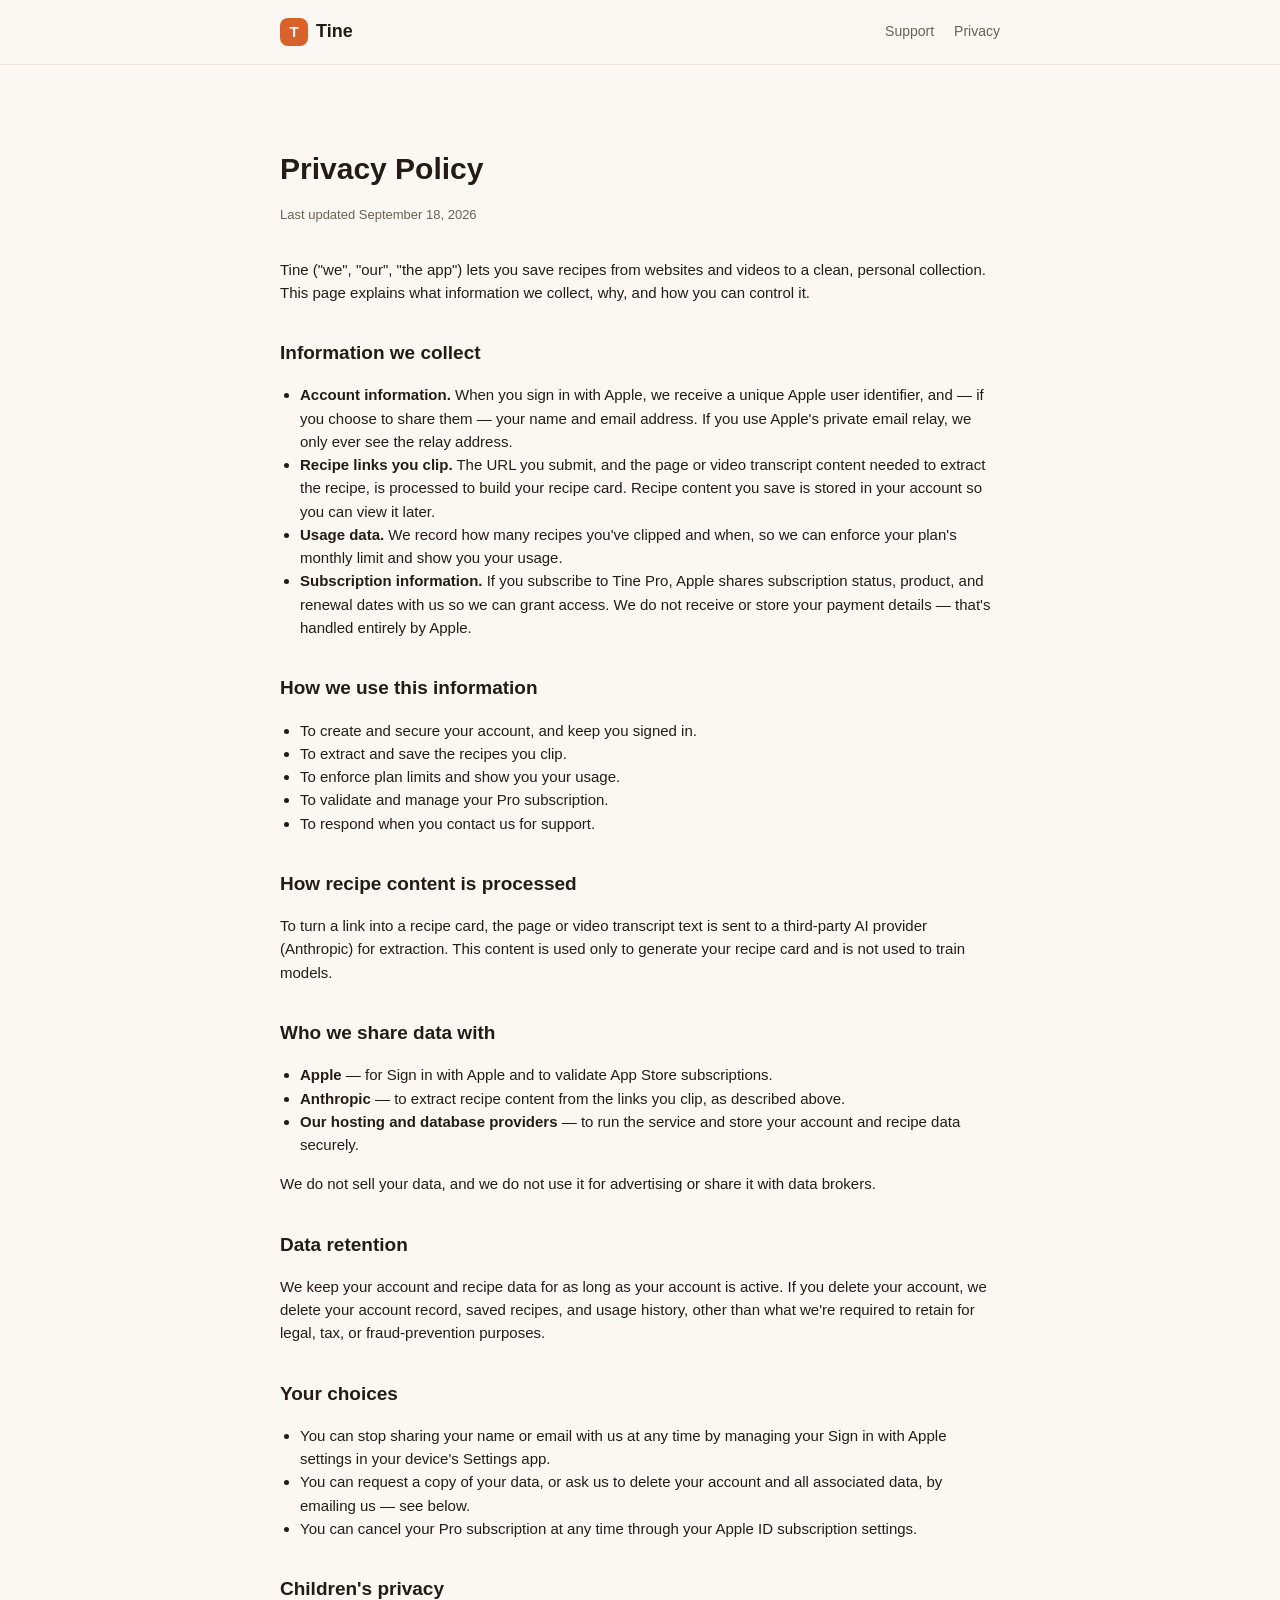
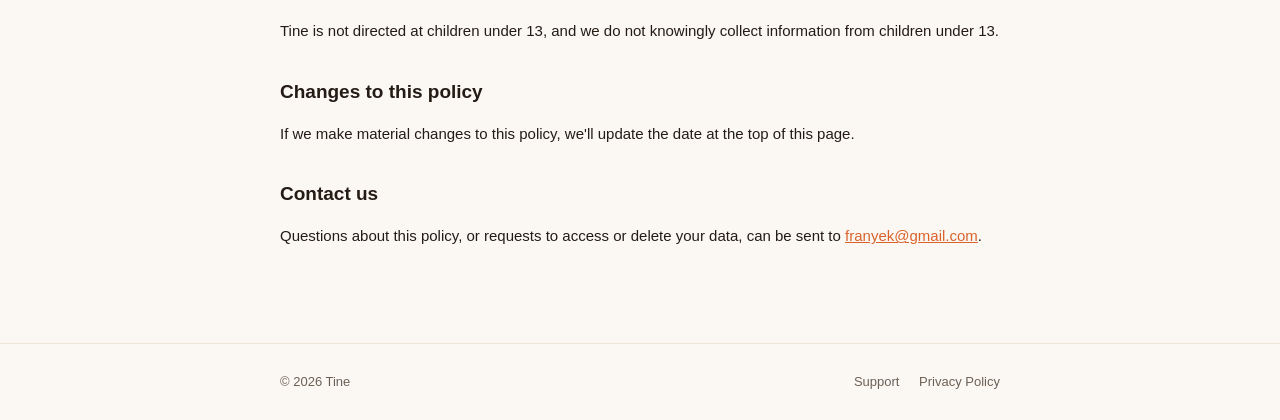
==== privacy.html @ 39b739e0 "Add Tine landing, privacy, and support pages Co-Authored-By: Claude Sonnet 5 <noreply@anthropic.com>" ====
<!doctype html>
<html lang="en">
<head>
  <meta charset="utf-8">
  <meta name="viewport" content="width=device-width, initial-scale=1">
  <title>Privacy Policy — Tine</title>
  <meta name="description" content="Tine's privacy policy: what data we collect, why, and how to request deletion.">
  <link rel="stylesheet" href="styles.css">
</head>
<body>
  <header class="site">
    <div class="nav">
      <a class="brand" href="index.html"><span class="mark">T</span>Tine</a>
      <nav class="nav-links">
        <a href="support.html">Support</a>
        <a href="privacy.html">Privacy</a>
      </nav>
    </div>
  </header>

  <main>
    <div class="wrap">
      <article class="doc">
        <h1>Privacy Policy</h1>
        <p class="updated">Last updated September 18, 2026</p>

        <p>Tine ("we", "our", "the app") lets you save recipes from websites and videos to a clean, personal collection. This page explains what information we collect, why, and how you can control it.</p>

        <h2>Information we collect</h2>
        <ul>
          <li><strong>Account information.</strong> When you sign in with Apple, we receive a unique Apple user identifier, and — if you choose to share them — your name and email address. If you use Apple's private email relay, we only ever see the relay address.</li>
          <li><strong>Recipe links you clip.</strong> The URL you submit, and the page or video transcript content needed to extract the recipe, is processed to build your recipe card. Recipe content you save is stored in your account so you can view it later.</li>
          <li><strong>Usage data.</strong> We record how many recipes you've clipped and when, so we can enforce your plan's monthly limit and show you your usage.</li>
          <li><strong>Subscription information.</strong> If you subscribe to Tine Pro, Apple shares subscription status, product, and renewal dates with us so we can grant access. We do not receive or store your payment details — that's handled entirely by Apple.</li>
        </ul>

        <h2>How we use this information</h2>
        <ul>
          <li>To create and secure your account, and keep you signed in.</li>
          <li>To extract and save the recipes you clip.</li>
          <li>To enforce plan limits and show you your usage.</li>
          <li>To validate and manage your Pro subscription.</li>
          <li>To respond when you contact us for support.</li>
        </ul>

        <h2>How recipe content is processed</h2>
        <p>To turn a link into a recipe card, the page or video transcript text is sent to a third-party AI provider (Anthropic) for extraction. This content is used only to generate your recipe card and is not used to train models.</p>

        <h2>Who we share data with</h2>
        <ul>
          <li><strong>Apple</strong> — for Sign in with Apple and to validate App Store subscriptions.</li>
          <li><strong>Anthropic</strong> — to extract recipe content from the links you clip, as described above.</li>
          <li><strong>Our hosting and database providers</strong> — to run the service and store your account and recipe data securely.</li>
        </ul>
        <p>We do not sell your data, and we do not use it for advertising or share it with data brokers.</p>

        <h2>Data retention</h2>
        <p>We keep your account and recipe data for as long as your account is active. If you delete your account, we delete your account record, saved recipes, and usage history, other than what we're required to retain for legal, tax, or fraud-prevention purposes.</p>

        <h2>Your choices</h2>
        <ul>
          <li>You can stop sharing your name or email with us at any time by managing your Sign in with Apple settings in your device's Settings app.</li>
          <li>You can request a copy of your data, or ask us to delete your account and all associated data, by emailing us — see below.</li>
          <li>You can cancel your Pro subscription at any time through your Apple ID subscription settings.</li>
        </ul>

        <h2>Children's privacy</h2>
        <p>Tine is not directed at children under 13, and we do not knowingly collect information from children under 13.</p>

        <h2>Changes to this policy</h2>
        <p>If we make material changes to this policy, we'll update the date at the top of this page.</p>

        <h2>Contact us</h2>
        <p>Questions about this policy, or requests to access or delete your data, can be sent to <a href="mailto:franyek@gmail.com">franyek@gmail.com</a>.</p>
      </article>
    </div>
  </main>

  <footer class="site">
    <div class="wrap">
      <span>© 2026 Tine</span>
      <nav>
        <a href="support.html">Support</a>
        <a href="privacy.html">Privacy Policy</a>
      </nav>
    </div>
  </footer>
</body>
</html>
---- styles.css ----
:root {
  --bg: #fbf8f4;
  --bg-alt: #ffffff;
  --text: #241c14;
  --text-muted: #6b6055;
  --border: #ece4d8;
  --accent: #d9622b;
  --accent-text: #ffffff;
  --card-shadow: 0 1px 2px rgba(36, 28, 20, 0.06), 0 8px 24px rgba(36, 28, 20, 0.05);
}

@media (prefers-color-scheme: dark) {
  :root {
    --bg: #191410;
    --bg-alt: #221b15;
    --text: #f3ece2;
    --text-muted: #b3a698;
    --border: #35291f;
    --accent: #ef7d44;
    --accent-text: #1a1109;
    --card-shadow: 0 1px 2px rgba(0, 0, 0, 0.3), 0 8px 24px rgba(0, 0, 0, 0.25);
  }
}

* {
  box-sizing: border-box;
}

html {
  -webkit-text-size-adjust: 100%;
}

body {
  margin: 0;
  background: var(--bg);
  color: var(--text);
  font-family: -apple-system, BlinkMacSystemFont, "Segoe UI", Roboto, Helvetica, Arial, sans-serif;
  line-height: 1.55;
}

a {
  color: var(--accent);
}

.wrap {
  max-width: 760px;
  margin: 0 auto;
  padding: 0 20px;
}

header.site {
  border-bottom: 1px solid var(--border);
}

.nav {
  max-width: 760px;
  margin: 0 auto;
  padding: 18px 20px;
  display: flex;
  align-items: center;
  justify-content: space-between;
}

.brand {
  display: flex;
  align-items: center;
  gap: 8px;
  font-weight: 700;
  font-size: 18px;
  text-decoration: none;
  color: var(--text);
}

.brand .mark {
  width: 28px;
  height: 28px;
  border-radius: 8px;
  background: var(--accent);
  display: inline-flex;
  align-items: center;
  justify-content: center;
  color: var(--accent-text);
  font-size: 15px;
  font-weight: 800;
}

.nav-links {
  display: flex;
  gap: 20px;
  font-size: 14px;
}

.nav-links a {
  color: var(--text-muted);
  text-decoration: none;
}

.nav-links a:hover {
  color: var(--text);
}

main {
  padding: 56px 0 80px;
}

.hero {
  text-align: center;
  padding-bottom: 40px;
}

.hero h1 {
  font-size: 40px;
  line-height: 1.15;
  margin: 0 0 14px;
  letter-spacing: -0.02em;
}

.hero p.lead {
  font-size: 18px;
  color: var(--text-muted);
  max-width: 520px;
  margin: 0 auto 28px;
}

.cta-row {
  display: flex;
  gap: 12px;
  justify-content: center;
  flex-wrap: wrap;
}

.btn {
  display: inline-block;
  padding: 12px 22px;
  border-radius: 10px;
  font-weight: 600;
  font-size: 15px;
  text-decoration: none;
  border: 1px solid transparent;
}

.btn-primary {
  background: var(--accent);
  color: var(--accent-text);
}

.btn-secondary {
  background: transparent;
  color: var(--text);
  border-color: var(--border);
}

.steps {
  display: grid;
  grid-template-columns: repeat(3, 1fr);
  gap: 16px;
  margin: 48px 0;
}

.step {
  background: var(--bg-alt);
  border: 1px solid var(--border);
  border-radius: 14px;
  padding: 20px;
  box-shadow: var(--card-shadow);
}

.step .num {
  width: 26px;
  height: 26px;
  border-radius: 50%;
  background: var(--accent);
  color: var(--accent-text);
  font-size: 13px;
  font-weight: 700;
  display: flex;
  align-items: center;
  justify-content: center;
  margin-bottom: 12px;
}

.step h3 {
  margin: 0 0 6px;
  font-size: 16px;
}

.step p {
  margin: 0;
  font-size: 14px;
  color: var(--text-muted);
}

.features {
  display: grid;
  grid-template-columns: repeat(2, 1fr);
  gap: 14px;
  margin: 40px 0;
}

.feature {
  padding: 18px;
  border: 1px solid var(--border);
  border-radius: 12px;
  background: var(--bg-alt);
}

.feature h3 {
  margin: 0 0 6px;
  font-size: 15px;
}

.feature p {
  margin: 0;
  font-size: 14px;
  color: var(--text-muted);
}

.pricing {
  display: grid;
  grid-template-columns: repeat(2, 1fr);
  gap: 16px;
  margin: 40px 0;
}

.plan {
  border: 1px solid var(--border);
  border-radius: 14px;
  padding: 22px;
  background: var(--bg-alt);
}

.plan h3 {
  margin: 0 0 4px;
  font-size: 17px;
}

.plan .price {
  color: var(--text-muted);
  font-size: 14px;
  margin-bottom: 14px;
}

.plan ul {
  margin: 0;
  padding-left: 18px;
  font-size: 14px;
  color: var(--text-muted);
}

.plan ul li + li {
  margin-top: 6px;
}

article.doc h1 {
  font-size: 30px;
  margin-bottom: 4px;
}

article.doc .updated {
  color: var(--text-muted);
  font-size: 13px;
  margin-bottom: 32px;
}

article.doc h2 {
  font-size: 19px;
  margin-top: 34px;
}

article.doc p,
article.doc li {
  font-size: 15px;
  color: var(--text);
}

article.doc ul {
  padding-left: 20px;
}

.faq-item {
  border-bottom: 1px solid var(--border);
  padding: 20px 0;
}

.faq-item:first-child {
  padding-top: 0;
}

.faq-item h3 {
  margin: 0 0 8px;
  font-size: 16px;
}

.faq-item p {
  margin: 0;
  color: var(--text-muted);
  font-size: 15px;
}

footer.site {
  border-top: 1px solid var(--border);
  padding: 28px 0;
}

footer.site .wrap {
  display: flex;
  align-items: center;
  justify-content: space-between;
  flex-wrap: wrap;
  gap: 12px;
  font-size: 13px;
  color: var(--text-muted);
}

footer.site a {
  color: var(--text-muted);
  text-decoration: none;
  margin-left: 16px;
}

footer.site a:hover {
  color: var(--text);
}

@media (max-width: 560px) {
  .hero h1 {
    font-size: 30px;
  }
  .steps,
  .features,
  .pricing {
    grid-template-columns: 1fr;
  }
  .nav-links {
    gap: 12px;
  }
  footer.site .wrap {
    flex-direction: column;
    align-items: flex-start;
  }
  footer.site a {
    margin-left: 0;
    margin-right: 16px;
  }
}
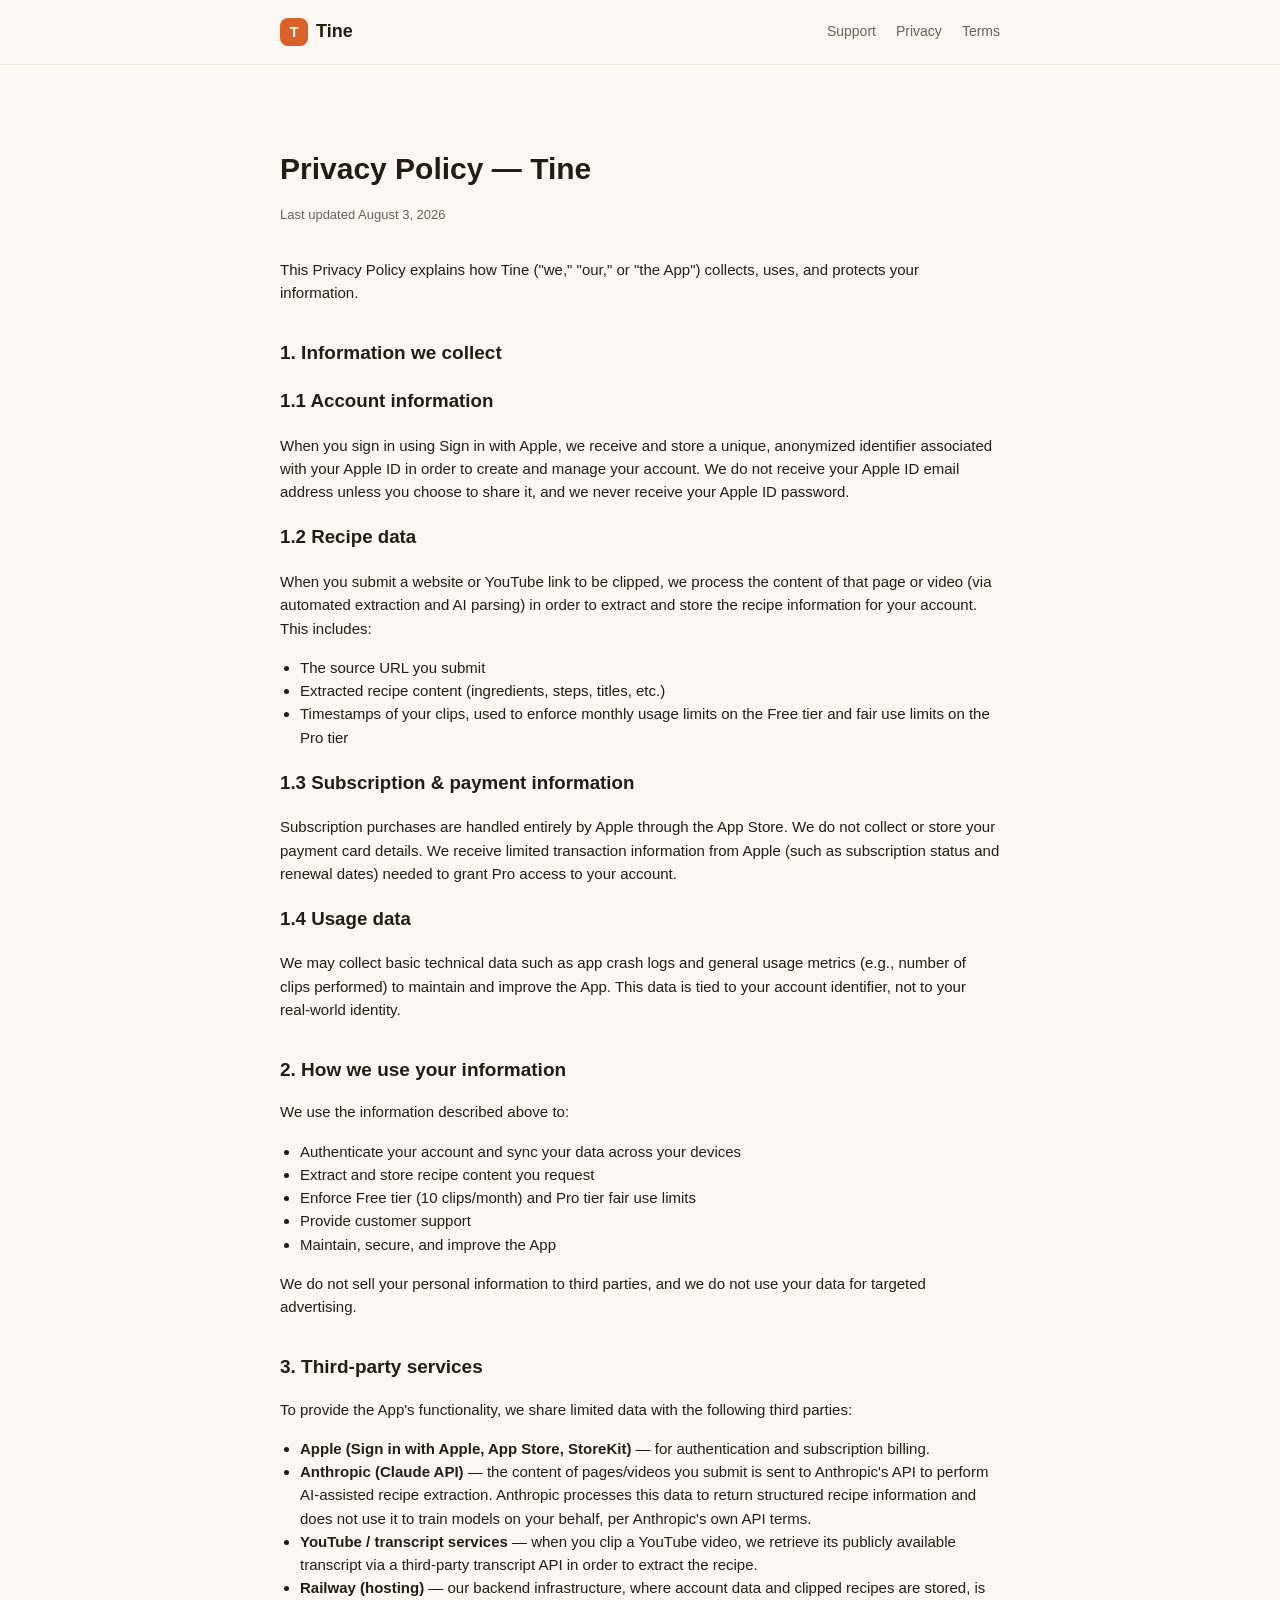
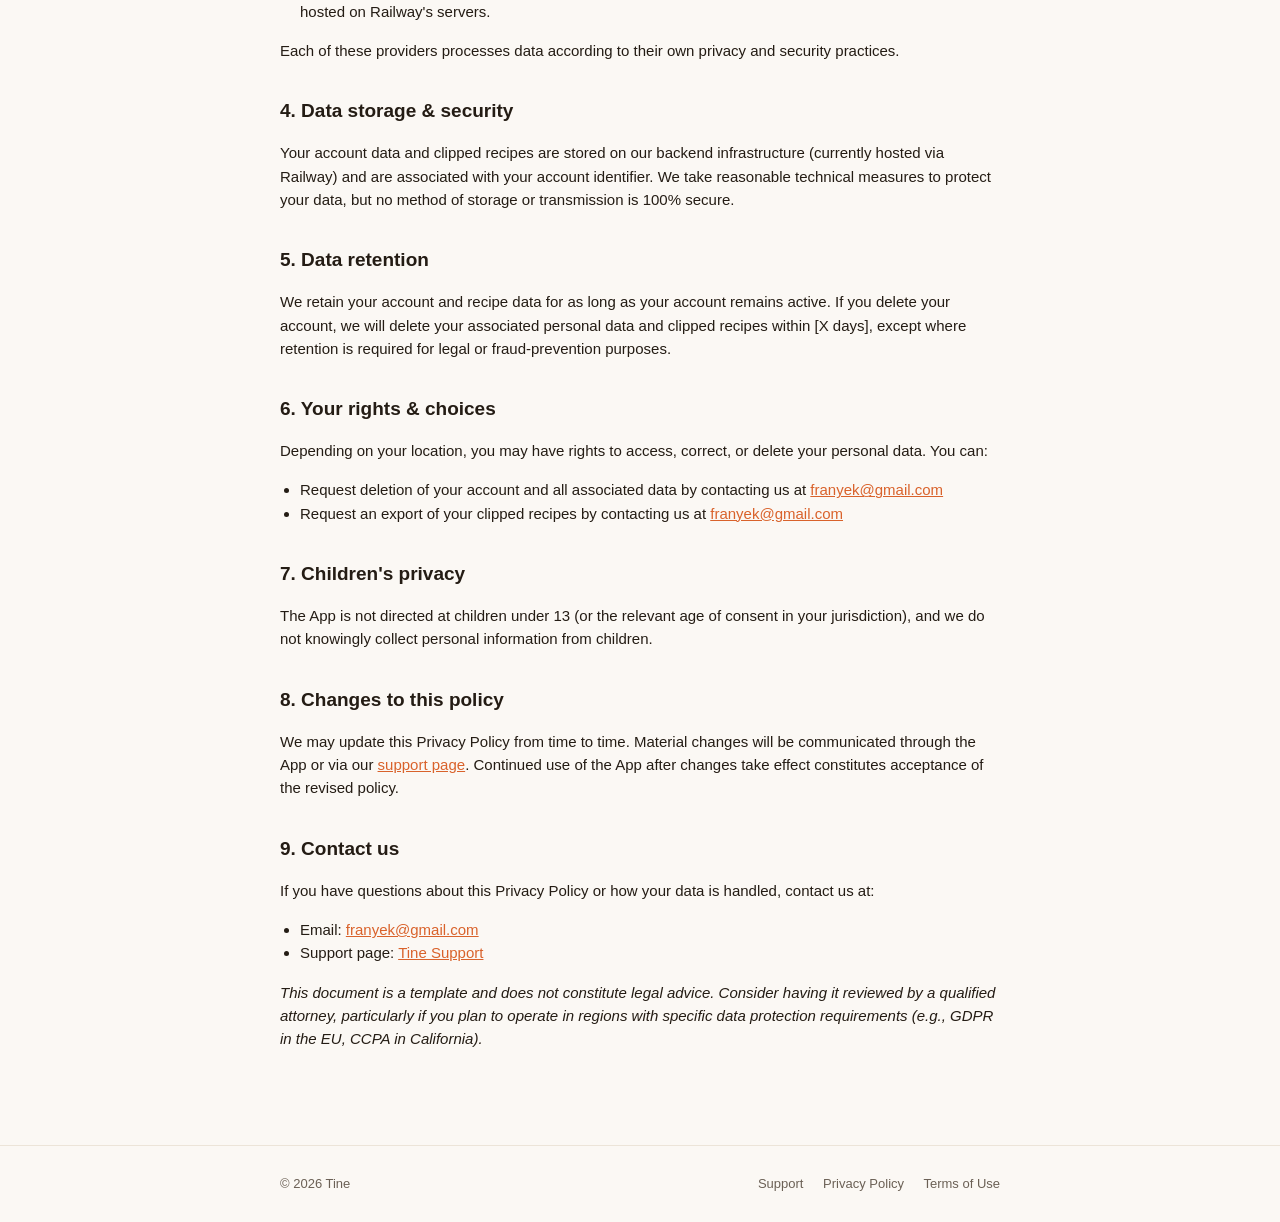
==== commit 5b885fc9: "Merge privacy policy and terms of use from tine-app.github.io Replaces the placeholder privacy page " ====
--- a/privacy.html
+++ b/privacy.html
@@ -14,6 +14,7 @@
       <nav class="nav-links">
         <a href="support.html">Support</a>
         <a href="privacy.html">Privacy</a>
+        <a href="terms.html">Terms</a>
       </nav>
     </div>
   </header>
@@ -21,57 +22,78 @@
   <main>
     <div class="wrap">
       <article class="doc">
-        <h1>Privacy Policy</h1>
-        <p class="updated">Last updated September 18, 2026</p>
+        <h1>Privacy Policy — Tine</h1>
+        <p class="updated">Last updated August 3, 2026</p>
 
-        <p>Tine ("we", "our", "the app") lets you save recipes from websites and videos to a clean, personal collection. This page explains what information we collect, why, and how you can control it.</p>
+        <p>This Privacy Policy explains how Tine ("we," "our," or "the App") collects, uses, and protects your information.</p>
 
-        <h2>Information we collect</h2>
+        <h2>1. Information we collect</h2>
+
+        <h3>1.1 Account information</h3>
+        <p>When you sign in using Sign in with Apple, we receive and store a unique, anonymized identifier associated with your Apple ID in order to create and manage your account. We do not receive your Apple ID email address unless you choose to share it, and we never receive your Apple ID password.</p>
+
+        <h3>1.2 Recipe data</h3>
+        <p>When you submit a website or YouTube link to be clipped, we process the content of that page or video (via automated extraction and AI parsing) in order to extract and store the recipe information for your account. This includes:</p>
         <ul>
-          <li><strong>Account information.</strong> When you sign in with Apple, we receive a unique Apple user identifier, and — if you choose to share them — your name and email address. If you use Apple's private email relay, we only ever see the relay address.</li>
-          <li><strong>Recipe links you clip.</strong> The URL you submit, and the page or video transcript content needed to extract the recipe, is processed to build your recipe card. Recipe content you save is stored in your account so you can view it later.</li>
-          <li><strong>Usage data.</strong> We record how many recipes you've clipped and when, so we can enforce your plan's monthly limit and show you your usage.</li>
-          <li><strong>Subscription information.</strong> If you subscribe to Tine Pro, Apple shares subscription status, product, and renewal dates with us so we can grant access. We do not receive or store your payment details — that's handled entirely by Apple.</li>
+          <li>The source URL you submit</li>
+          <li>Extracted recipe content (ingredients, steps, titles, etc.)</li>
+          <li>Timestamps of your clips, used to enforce monthly usage limits on the Free tier and fair use limits on the Pro tier</li>
         </ul>
 
-        <h2>How we use this information</h2>
+        <h3>1.3 Subscription &amp; payment information</h3>
+        <p>Subscription purchases are handled entirely by Apple through the App Store. We do not collect or store your payment card details. We receive limited transaction information from Apple (such as subscription status and renewal dates) needed to grant Pro access to your account.</p>
+
+        <h3>1.4 Usage data</h3>
+        <p>We may collect basic technical data such as app crash logs and general usage metrics (e.g., number of clips performed) to maintain and improve the App. This data is tied to your account identifier, not to your real-world identity.</p>
+
+        <h2>2. How we use your information</h2>
+        <p>We use the information described above to:</p>
         <ul>
-          <li>To create and secure your account, and keep you signed in.</li>
-          <li>To extract and save the recipes you clip.</li>
-          <li>To enforce plan limits and show you your usage.</li>
-          <li>To validate and manage your Pro subscription.</li>
-          <li>To respond when you contact us for support.</li>
+          <li>Authenticate your account and sync your data across your devices</li>
+          <li>Extract and store recipe content you request</li>
+          <li>Enforce Free tier (10 clips/month) and Pro tier fair use limits</li>
+          <li>Provide customer support</li>
+          <li>Maintain, secure, and improve the App</li>
+        </ul>
+        <p>We do not sell your personal information to third parties, and we do not use your data for targeted advertising.</p>
+
+        <h2>3. Third-party services</h2>
+        <p>To provide the App's functionality, we share limited data with the following third parties:</p>
+        <ul>
+          <li><strong>Apple (Sign in with Apple, App Store, StoreKit)</strong> — for authentication and subscription billing.</li>
+          <li><strong>Anthropic (Claude API)</strong> — the content of pages/videos you submit is sent to Anthropic's API to perform AI-assisted recipe extraction. Anthropic processes this data to return structured recipe information and does not use it to train models on your behalf, per Anthropic's own API terms.</li>
+          <li><strong>YouTube / transcript services</strong> — when you clip a YouTube video, we retrieve its publicly available transcript via a third-party transcript API in order to extract the recipe.</li>
+          <li><strong>Railway (hosting)</strong> — our backend infrastructure, where account data and clipped recipes are stored, is hosted on Railway's servers.</li>
+        </ul>
+        <p>Each of these providers processes data according to their own privacy and security practices.</p>
+
+        <h2>4. Data storage &amp; security</h2>
+        <p>Your account data and clipped recipes are stored on our backend infrastructure (currently hosted via Railway) and are associated with your account identifier. We take reasonable technical measures to protect your data, but no method of storage or transmission is 100% secure.</p>
+
+        <h2>5. Data retention</h2>
+        <p>We retain your account and recipe data for as long as your account remains active. If you delete your account, we will delete your associated personal data and clipped recipes within [X days], except where retention is required for legal or fraud-prevention purposes.</p>
+
+        <h2>6. Your rights &amp; choices</h2>
+        <p>Depending on your location, you may have rights to access, correct, or delete your personal data. You can:</p>
+        <ul>
+          <li>Request deletion of your account and all associated data by contacting us at <a href="mailto:franyek@gmail.com">franyek@gmail.com</a></li>
+          <li>Request an export of your clipped recipes by contacting us at <a href="mailto:franyek@gmail.com">franyek@gmail.com</a></li>
         </ul>
 
-        <h2>How recipe content is processed</h2>
-        <p>To turn a link into a recipe card, the page or video transcript text is sent to a third-party AI provider (Anthropic) for extraction. This content is used only to generate your recipe card and is not used to train models.</p>
+        <h2>7. Children's privacy</h2>
+        <p>The App is not directed at children under 13 (or the relevant age of consent in your jurisdiction), and we do not knowingly collect personal information from children.</p>
 
-        <h2>Who we share data with</h2>
+        <h2>8. Changes to this policy</h2>
+        <p>We may update this Privacy Policy from time to time. Material changes will be communicated through the App or via our <a href="support.html">support page</a>. Continued use of the App after changes take effect constitutes acceptance of the revised policy.</p>
+
+        <h2>9. Contact us</h2>
+        <p>If you have questions about this Privacy Policy or how your data is handled, contact us at:</p>
         <ul>
-          <li><strong>Apple</strong> — for Sign in with Apple and to validate App Store subscriptions.</li>
-          <li><strong>Anthropic</strong> — to extract recipe content from the links you clip, as described above.</li>
-          <li><strong>Our hosting and database providers</strong> — to run the service and store your account and recipe data securely.</li>
-        </ul>
-        <p>We do not sell your data, and we do not use it for advertising or share it with data brokers.</p>
-
-        <h2>Data retention</h2>
-        <p>We keep your account and recipe data for as long as your account is active. If you delete your account, we delete your account record, saved recipes, and usage history, other than what we're required to retain for legal, tax, or fraud-prevention purposes.</p>
-
-        <h2>Your choices</h2>
-        <ul>
-          <li>You can stop sharing your name or email with us at any time by managing your Sign in with Apple settings in your device's Settings app.</li>
-          <li>You can request a copy of your data, or ask us to delete your account and all associated data, by emailing us — see below.</li>
-          <li>You can cancel your Pro subscription at any time through your Apple ID subscription settings.</li>
+          <li>Email: <a href="mailto:franyek@gmail.com">franyek@gmail.com</a></li>
+          <li>Support page: <a href="support.html">Tine Support</a></li>
         </ul>
 
-        <h2>Children's privacy</h2>
-        <p>Tine is not directed at children under 13, and we do not knowingly collect information from children under 13.</p>
-
-        <h2>Changes to this policy</h2>
-        <p>If we make material changes to this policy, we'll update the date at the top of this page.</p>
-
-        <h2>Contact us</h2>
-        <p>Questions about this policy, or requests to access or delete your data, can be sent to <a href="mailto:franyek@gmail.com">franyek@gmail.com</a>.</p>
+        <p><em>This document is a template and does not constitute legal advice. Consider having it reviewed by a qualified attorney, particularly if you plan to operate in regions with specific data protection requirements (e.g., GDPR in the EU, CCPA in California).</em></p>
       </article>
     </div>
   </main>
@@ -82,6 +104,7 @@
       <nav>
         <a href="support.html">Support</a>
         <a href="privacy.html">Privacy Policy</a>
+        <a href="terms.html">Terms of Use</a>
       </nav>
     </div>
   </footer>
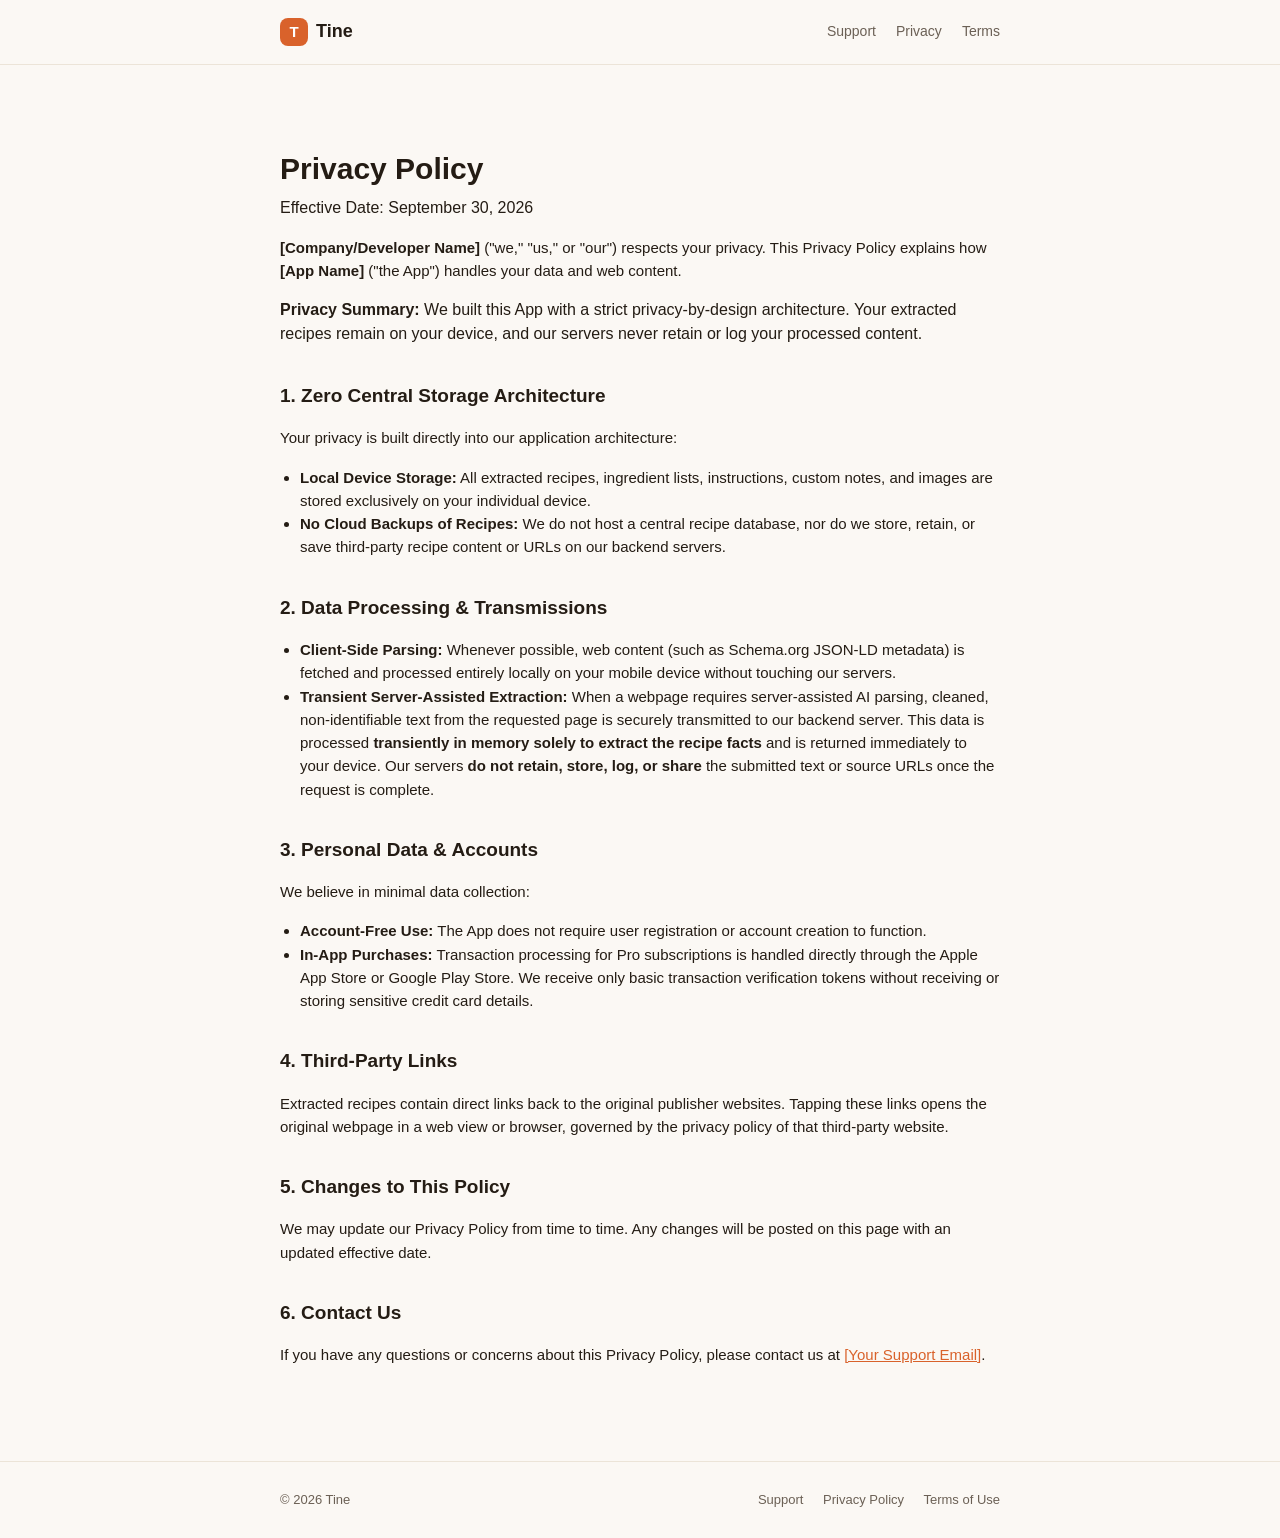
==== commit 07243e4c: "Revise Privacy Policy and update effective date Updated privacy policy content, including effective " ====
--- a/privacy.html
+++ b/privacy.html
@@ -22,78 +22,43 @@
   <main>
     <div class="wrap">
       <article class="doc">
-        <h1>Privacy Policy — Tine</h1>
-        <p class="updated">Last updated August 3, 2026</p>
+        <h1>Privacy Policy</h1>
+        <div class="effective-date">Effective Date: September 30, 2026</div>
 
-        <p>This Privacy Policy explains how Tine ("we," "our," or "the App") collects, uses, and protects your information.</p>
+    <p><strong>[Company/Developer Name]</strong> ("we," "us," or "our") respects your privacy. This Privacy Policy explains how <strong>[App Name]</strong> ("the App") handles your data and web content.</p>
 
-        <h2>1. Information we collect</h2>
+    <div class="highlight-card">
+        <strong>Privacy Summary:</strong> We built this App with a strict privacy-by-design architecture. Your extracted recipes remain on your device, and our servers never retain or log your processed content.
+    </div>
 
-        <h3>1.1 Account information</h3>
-        <p>When you sign in using Sign in with Apple, we receive and store a unique, anonymized identifier associated with your Apple ID in order to create and manage your account. We do not receive your Apple ID email address unless you choose to share it, and we never receive your Apple ID password.</p>
+    <h2>1. Zero Central Storage Architecture</h2>
+    <p>Your privacy is built directly into our application architecture:</p>
+    <ul>
+        <li><strong>Local Device Storage:</strong> All extracted recipes, ingredient lists, instructions, custom notes, and images are stored exclusively on your individual device.</li>
+        <li><strong>No Cloud Backups of Recipes:</strong> We do not host a central recipe database, nor do we store, retain, or save third-party recipe content or URLs on our backend servers.</li>
+    </ul>
 
-        <h3>1.2 Recipe data</h3>
-        <p>When you submit a website or YouTube link to be clipped, we process the content of that page or video (via automated extraction and AI parsing) in order to extract and store the recipe information for your account. This includes:</p>
-        <ul>
-          <li>The source URL you submit</li>
-          <li>Extracted recipe content (ingredients, steps, titles, etc.)</li>
-          <li>Timestamps of your clips, used to enforce monthly usage limits on the Free tier and fair use limits on the Pro tier</li>
-        </ul>
+    <h2>2. Data Processing & Transmissions</h2>
+    <ul>
+        <li><strong>Client-Side Parsing:</strong> Whenever possible, web content (such as Schema.org JSON-LD metadata) is fetched and processed entirely locally on your mobile device without touching our servers.</li>
+        <li><strong>Transient Server-Assisted Extraction:</strong> When a webpage requires server-assisted AI parsing, cleaned, non-identifiable text from the requested page is securely transmitted to our backend server. This data is processed <strong>transiently in memory solely to extract the recipe facts</strong> and is returned immediately to your device. Our servers <strong>do not retain, store, log, or share</strong> the submitted text or source URLs once the request is complete.</li>
+    </ul>
 
-        <h3>1.3 Subscription &amp; payment information</h3>
-        <p>Subscription purchases are handled entirely by Apple through the App Store. We do not collect or store your payment card details. We receive limited transaction information from Apple (such as subscription status and renewal dates) needed to grant Pro access to your account.</p>
+    <h2>3. Personal Data & Accounts</h2>
+    <p>We believe in minimal data collection:</p>
+    <ul>
+        <li><strong>Account-Free Use:</strong> The App does not require user registration or account creation to function.</li>
+        <li><strong>In-App Purchases:</strong> Transaction processing for Pro subscriptions is handled directly through the Apple App Store or Google Play Store. We receive only basic transaction verification tokens without receiving or storing sensitive credit card details.</li>
+    </ul>
 
-        <h3>1.4 Usage data</h3>
-        <p>We may collect basic technical data such as app crash logs and general usage metrics (e.g., number of clips performed) to maintain and improve the App. This data is tied to your account identifier, not to your real-world identity.</p>
+    <h2>4. Third-Party Links</h2>
+    <p>Extracted recipes contain direct links back to the original publisher websites. Tapping these links opens the original webpage in a web view or browser, governed by the privacy policy of that third-party website.</p>
 
-        <h2>2. How we use your information</h2>
-        <p>We use the information described above to:</p>
-        <ul>
-          <li>Authenticate your account and sync your data across your devices</li>
-          <li>Extract and store recipe content you request</li>
-          <li>Enforce Free tier (10 clips/month) and Pro tier fair use limits</li>
-          <li>Provide customer support</li>
-          <li>Maintain, secure, and improve the App</li>
-        </ul>
-        <p>We do not sell your personal information to third parties, and we do not use your data for targeted advertising.</p>
+    <h2>5. Changes to This Policy</h2>
+    <p>We may update our Privacy Policy from time to time. Any changes will be posted on this page with an updated effective date.</p>
 
-        <h2>3. Third-party services</h2>
-        <p>To provide the App's functionality, we share limited data with the following third parties:</p>
-        <ul>
-          <li><strong>Apple (Sign in with Apple, App Store, StoreKit)</strong> — for authentication and subscription billing.</li>
-          <li><strong>Anthropic (Claude API)</strong> — the content of pages/videos you submit is sent to Anthropic's API to perform AI-assisted recipe extraction. Anthropic processes this data to return structured recipe information and does not use it to train models on your behalf, per Anthropic's own API terms.</li>
-          <li><strong>YouTube / transcript services</strong> — when you clip a YouTube video, we retrieve its publicly available transcript via a third-party transcript API in order to extract the recipe.</li>
-          <li><strong>Railway (hosting)</strong> — our backend infrastructure, where account data and clipped recipes are stored, is hosted on Railway's servers.</li>
-        </ul>
-        <p>Each of these providers processes data according to their own privacy and security practices.</p>
-
-        <h2>4. Data storage &amp; security</h2>
-        <p>Your account data and clipped recipes are stored on our backend infrastructure (currently hosted via Railway) and are associated with your account identifier. We take reasonable technical measures to protect your data, but no method of storage or transmission is 100% secure.</p>
-
-        <h2>5. Data retention</h2>
-        <p>We retain your account and recipe data for as long as your account remains active. If you delete your account, we will delete your associated personal data and clipped recipes within [X days], except where retention is required for legal or fraud-prevention purposes.</p>
-
-        <h2>6. Your rights &amp; choices</h2>
-        <p>Depending on your location, you may have rights to access, correct, or delete your personal data. You can:</p>
-        <ul>
-          <li>Request deletion of your account and all associated data by contacting us at <a href="mailto:franyek@gmail.com">franyek@gmail.com</a></li>
-          <li>Request an export of your clipped recipes by contacting us at <a href="mailto:franyek@gmail.com">franyek@gmail.com</a></li>
-        </ul>
-
-        <h2>7. Children's privacy</h2>
-        <p>The App is not directed at children under 13 (or the relevant age of consent in your jurisdiction), and we do not knowingly collect personal information from children.</p>
-
-        <h2>8. Changes to this policy</h2>
-        <p>We may update this Privacy Policy from time to time. Material changes will be communicated through the App or via our <a href="support.html">support page</a>. Continued use of the App after changes take effect constitutes acceptance of the revised policy.</p>
-
-        <h2>9. Contact us</h2>
-        <p>If you have questions about this Privacy Policy or how your data is handled, contact us at:</p>
-        <ul>
-          <li>Email: <a href="mailto:franyek@gmail.com">franyek@gmail.com</a></li>
-          <li>Support page: <a href="support.html">Tine Support</a></li>
-        </ul>
-
-        <p><em>This document is a template and does not constitute legal advice. Consider having it reviewed by a qualified attorney, particularly if you plan to operate in regions with specific data protection requirements (e.g., GDPR in the EU, CCPA in California).</em></p>
+    <h2>6. Contact Us</h2>
+    <p>If you have any questions or concerns about this Privacy Policy, please contact us at <a href="mailto:[Your Support Email]">[Your Support Email]</a>.</p>
       </article>
     </div>
   </main>
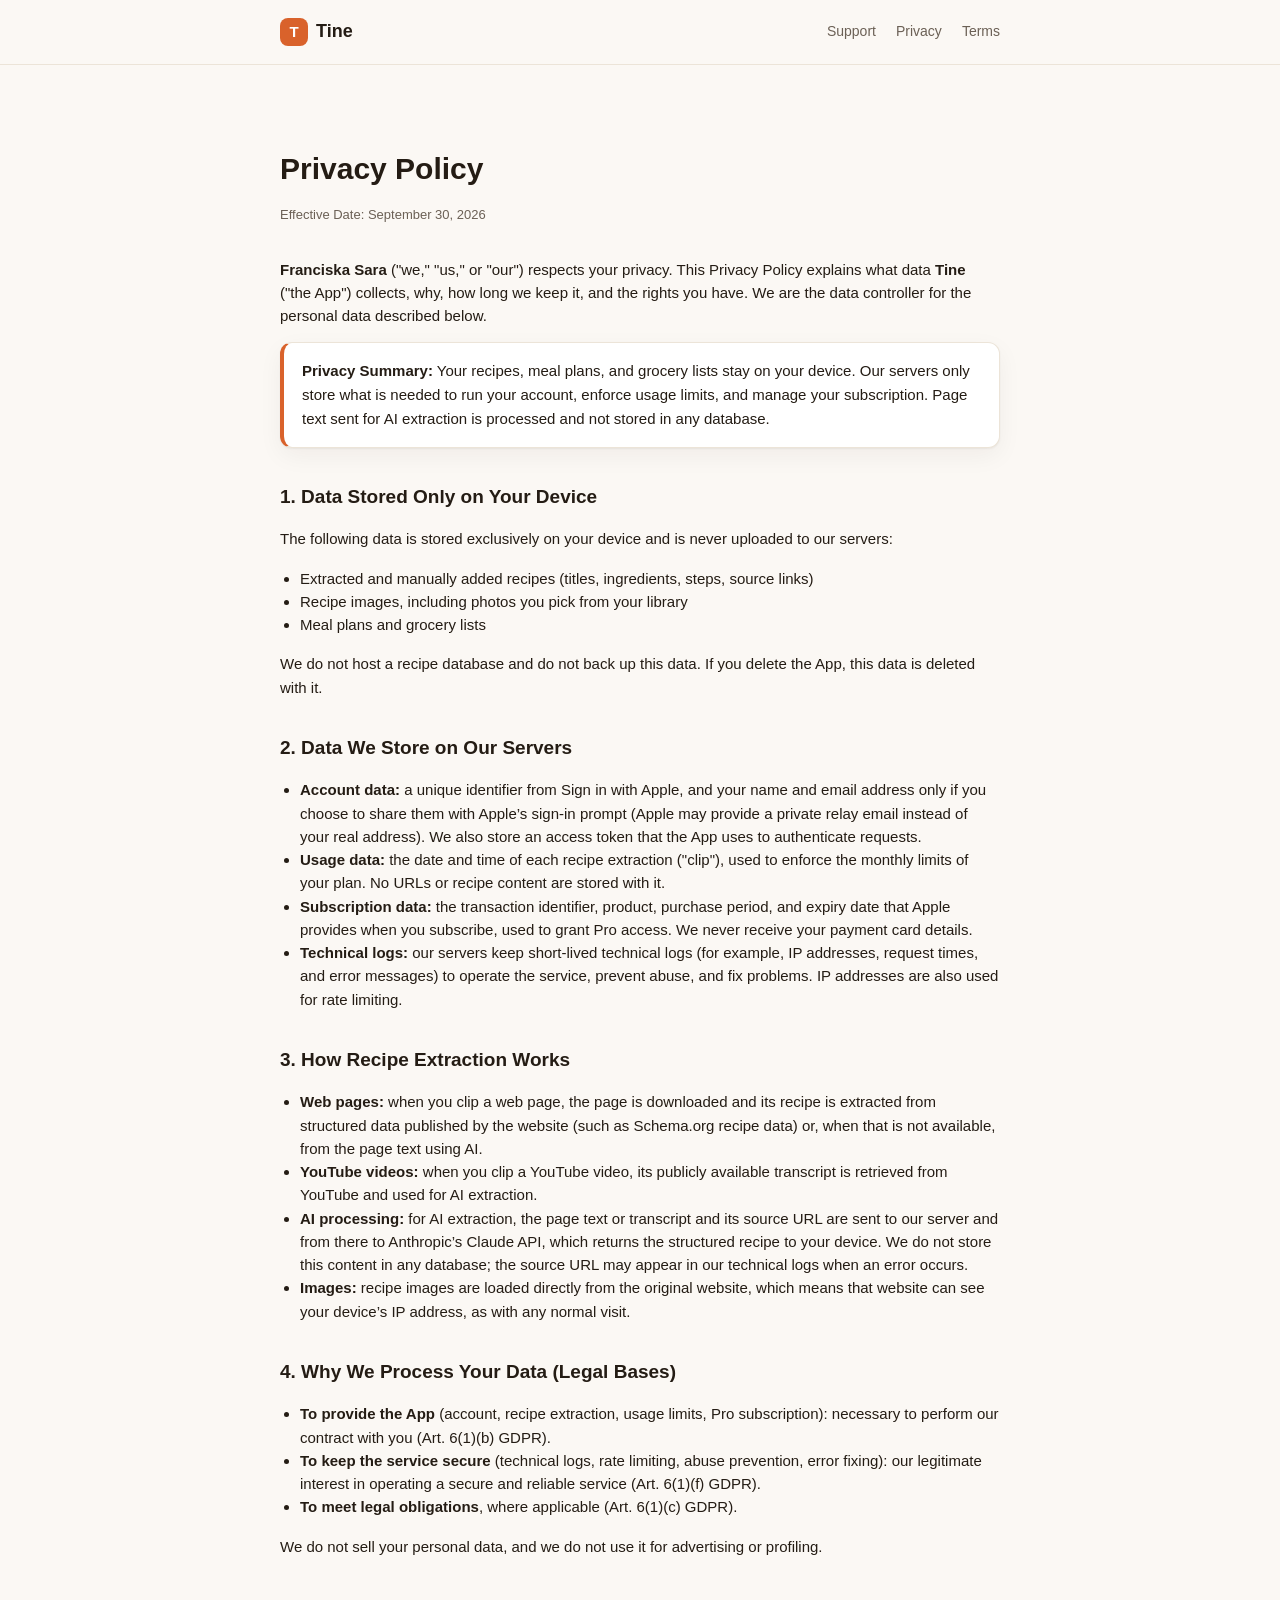
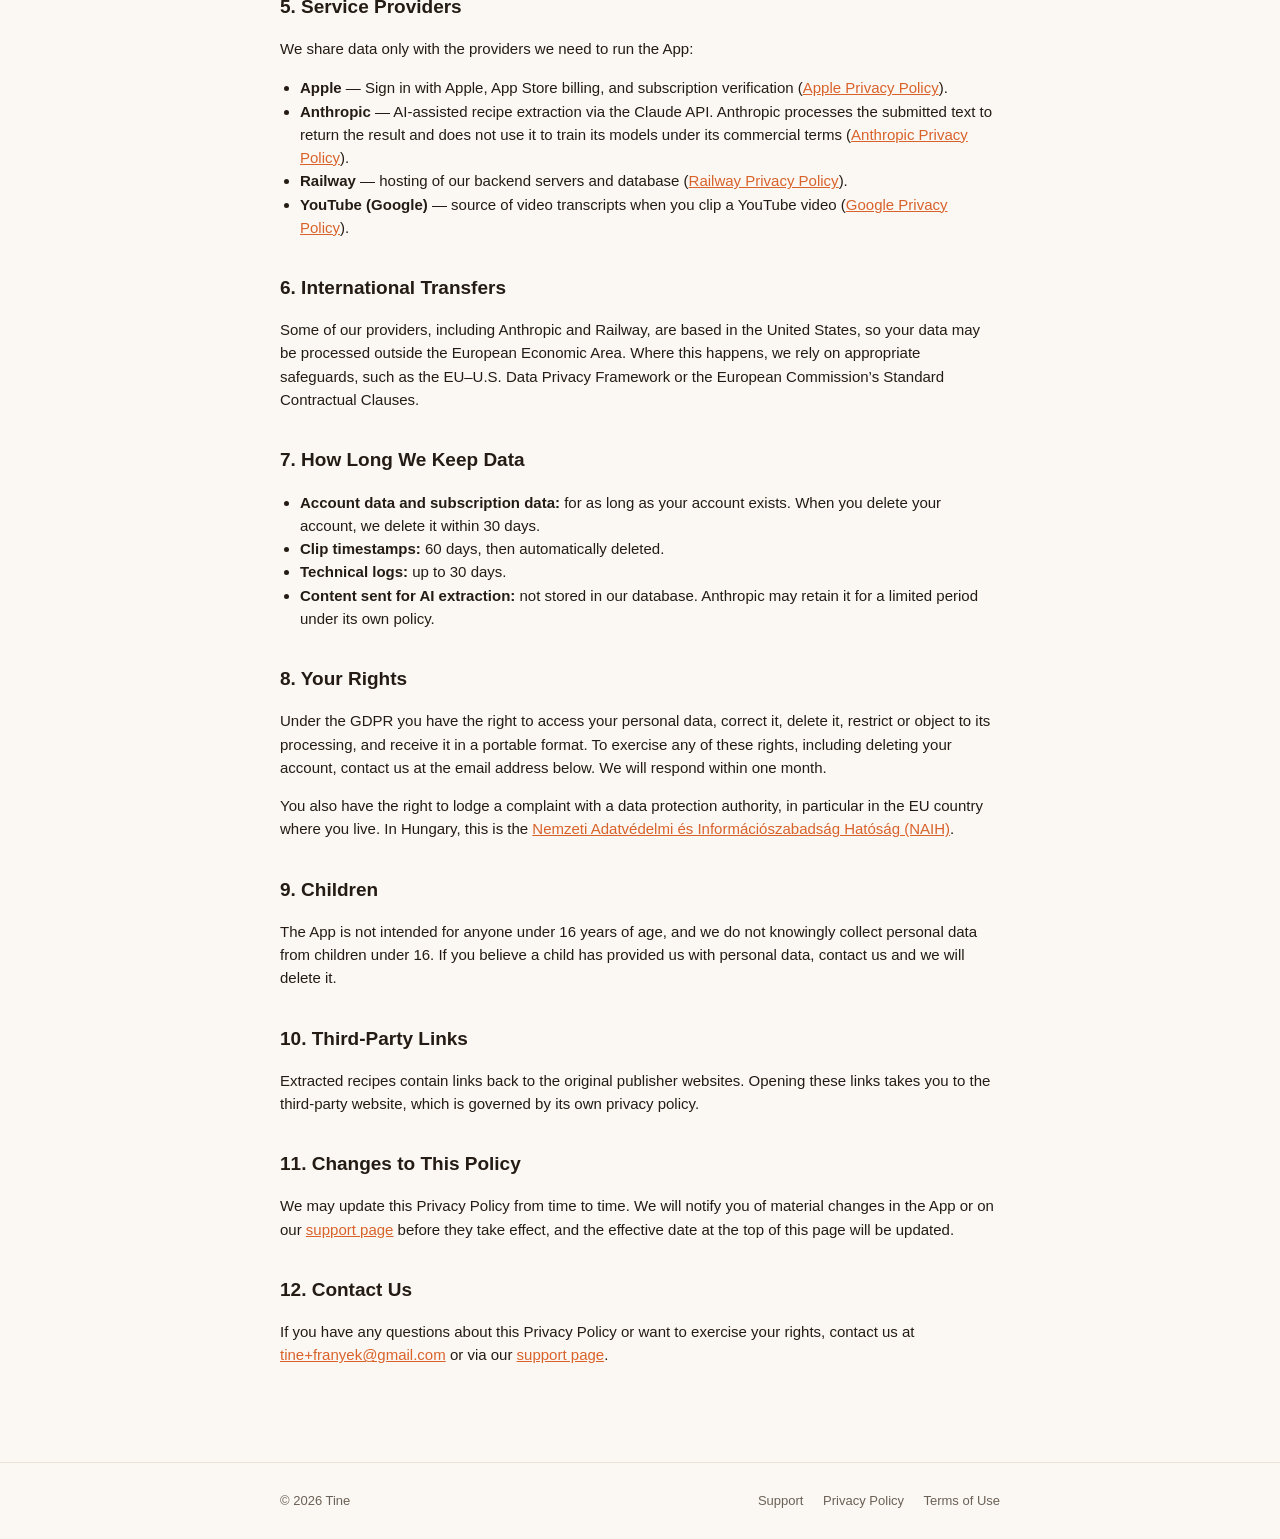
==== commit 2c3656d8: "Fix terms and privacy" ====
--- a/privacy.html
+++ b/privacy.html
@@ -23,42 +23,82 @@
     <div class="wrap">
       <article class="doc">
         <h1>Privacy Policy</h1>
-        <div class="effective-date">Effective Date: September 30, 2026</div>
+        <p class="updated">Effective Date: September 30, 2026</p>
 
-    <p><strong>[Company/Developer Name]</strong> ("we," "us," or "our") respects your privacy. This Privacy Policy explains how <strong>[App Name]</strong> ("the App") handles your data and web content.</p>
+        <p><strong>Franciska Sara</strong> ("we," "us," or "our") respects your privacy. This Privacy Policy explains what data <strong>Tine</strong> ("the App") collects, why, how long we keep it, and the rights you have. We are the data controller for the personal data described below.</p>
 
-    <div class="highlight-card">
-        <strong>Privacy Summary:</strong> We built this App with a strict privacy-by-design architecture. Your extracted recipes remain on your device, and our servers never retain or log your processed content.
-    </div>
+        <div class="highlight-card">
+          <strong>Privacy Summary:</strong> Your recipes, meal plans, and grocery lists stay on your device. Our servers only store what is needed to run your account, enforce usage limits, and manage your subscription. Page text sent for AI extraction is processed and not stored in any database.
+        </div>
 
-    <h2>1. Zero Central Storage Architecture</h2>
-    <p>Your privacy is built directly into our application architecture:</p>
-    <ul>
-        <li><strong>Local Device Storage:</strong> All extracted recipes, ingredient lists, instructions, custom notes, and images are stored exclusively on your individual device.</li>
-        <li><strong>No Cloud Backups of Recipes:</strong> We do not host a central recipe database, nor do we store, retain, or save third-party recipe content or URLs on our backend servers.</li>
-    </ul>
+        <h2>1. Data Stored Only on Your Device</h2>
+        <p>The following data is stored exclusively on your device and is never uploaded to our servers:</p>
+        <ul>
+          <li>Extracted and manually added recipes (titles, ingredients, steps, source links)</li>
+          <li>Recipe images, including photos you pick from your library</li>
+          <li>Meal plans and grocery lists</li>
+        </ul>
+        <p>We do not host a recipe database and do not back up this data. If you delete the App, this data is deleted with it.</p>
 
-    <h2>2. Data Processing & Transmissions</h2>
-    <ul>
-        <li><strong>Client-Side Parsing:</strong> Whenever possible, web content (such as Schema.org JSON-LD metadata) is fetched and processed entirely locally on your mobile device without touching our servers.</li>
-        <li><strong>Transient Server-Assisted Extraction:</strong> When a webpage requires server-assisted AI parsing, cleaned, non-identifiable text from the requested page is securely transmitted to our backend server. This data is processed <strong>transiently in memory solely to extract the recipe facts</strong> and is returned immediately to your device. Our servers <strong>do not retain, store, log, or share</strong> the submitted text or source URLs once the request is complete.</li>
-    </ul>
+        <h2>2. Data We Store on Our Servers</h2>
+        <ul>
+          <li><strong>Account data:</strong> a unique identifier from Sign in with Apple, and your name and email address only if you choose to share them with Apple’s sign-in prompt (Apple may provide a private relay email instead of your real address). We also store an access token that the App uses to authenticate requests.</li>
+          <li><strong>Usage data:</strong> the date and time of each recipe extraction ("clip"), used to enforce the monthly limits of your plan. No URLs or recipe content are stored with it.</li>
+          <li><strong>Subscription data:</strong> the transaction identifier, product, purchase period, and expiry date that Apple provides when you subscribe, used to grant Pro access. We never receive your payment card details.</li>
+          <li><strong>Technical logs:</strong> our servers keep short-lived technical logs (for example, IP addresses, request times, and error messages) to operate the service, prevent abuse, and fix problems. IP addresses are also used for rate limiting.</li>
+        </ul>
 
-    <h2>3. Personal Data & Accounts</h2>
-    <p>We believe in minimal data collection:</p>
-    <ul>
-        <li><strong>Account-Free Use:</strong> The App does not require user registration or account creation to function.</li>
-        <li><strong>In-App Purchases:</strong> Transaction processing for Pro subscriptions is handled directly through the Apple App Store or Google Play Store. We receive only basic transaction verification tokens without receiving or storing sensitive credit card details.</li>
-    </ul>
+        <h2>3. How Recipe Extraction Works</h2>
+        <ul>
+          <li><strong>Web pages:</strong> when you clip a web page, the page is downloaded and its recipe is extracted from structured data published by the website (such as Schema.org recipe data) or, when that is not available, from the page text using AI.</li>
+          <li><strong>YouTube videos:</strong> when you clip a YouTube video, its publicly available transcript is retrieved from YouTube and used for AI extraction.</li>
+          <li><strong>AI processing:</strong> for AI extraction, the page text or transcript and its source URL are sent to our server and from there to Anthropic’s Claude API, which returns the structured recipe to your device. We do not store this content in any database; the source URL may appear in our technical logs when an error occurs.</li>
+          <li><strong>Images:</strong> recipe images are loaded directly from the original website, which means that website can see your device’s IP address, as with any normal visit.</li>
+        </ul>
 
-    <h2>4. Third-Party Links</h2>
-    <p>Extracted recipes contain direct links back to the original publisher websites. Tapping these links opens the original webpage in a web view or browser, governed by the privacy policy of that third-party website.</p>
+        <h2>4. Why We Process Your Data (Legal Bases)</h2>
+        <ul>
+          <li><strong>To provide the App</strong> (account, recipe extraction, usage limits, Pro subscription): necessary to perform our contract with you (Art. 6(1)(b) GDPR).</li>
+          <li><strong>To keep the service secure</strong> (technical logs, rate limiting, abuse prevention, error fixing): our legitimate interest in operating a secure and reliable service (Art. 6(1)(f) GDPR).</li>
+          <li><strong>To meet legal obligations</strong>, where applicable (Art. 6(1)(c) GDPR).</li>
+        </ul>
+        <p>We do not sell your personal data, and we do not use it for advertising or profiling.</p>
 
-    <h2>5. Changes to This Policy</h2>
-    <p>We may update our Privacy Policy from time to time. Any changes will be posted on this page with an updated effective date.</p>
+        <h2>5. Service Providers</h2>
+        <p>We share data only with the providers we need to run the App:</p>
+        <ul>
+          <li><strong>Apple</strong> — Sign in with Apple, App Store billing, and subscription verification (<a href="https://www.apple.com/legal/privacy/">Apple Privacy Policy</a>).</li>
+          <li><strong>Anthropic</strong> — AI-assisted recipe extraction via the Claude API. Anthropic processes the submitted text to return the result and does not use it to train its models under its commercial terms (<a href="https://www.anthropic.com/legal/privacy">Anthropic Privacy Policy</a>).</li>
+          <li><strong>Railway</strong> — hosting of our backend servers and database (<a href="https://railway.com/legal/privacy">Railway Privacy Policy</a>).</li>
+          <li><strong>YouTube (Google)</strong> — source of video transcripts when you clip a YouTube video (<a href="https://policies.google.com/privacy">Google Privacy Policy</a>).</li>
+        </ul>
 
-    <h2>6. Contact Us</h2>
-    <p>If you have any questions or concerns about this Privacy Policy, please contact us at <a href="mailto:[Your Support Email]">[Your Support Email]</a>.</p>
+        <h2>6. International Transfers</h2>
+        <p>Some of our providers, including Anthropic and Railway, are based in the United States, so your data may be processed outside the European Economic Area. Where this happens, we rely on appropriate safeguards, such as the EU–U.S. Data Privacy Framework or the European Commission’s Standard Contractual Clauses.</p>
+
+        <h2>7. How Long We Keep Data</h2>
+        <ul>
+          <li><strong>Account data and subscription data:</strong> for as long as your account exists. When you delete your account, we delete it within 30 days.</li>
+          <li><strong>Clip timestamps:</strong> 60 days, then automatically deleted.</li>
+          <li><strong>Technical logs:</strong> up to 30 days.</li>
+          <li><strong>Content sent for AI extraction:</strong> not stored in our database. Anthropic may retain it for a limited period under its own policy.</li>
+        </ul>
+
+        <h2>8. Your Rights</h2>
+        <p>Under the GDPR you have the right to access your personal data, correct it, delete it, restrict or object to its processing, and receive it in a portable format. To exercise any of these rights, including deleting your account, contact us at the email address below. We will respond within one month.</p>
+        <p>You also have the right to lodge a complaint with a data protection authority, in particular in the EU country where you live. In Hungary, this is the <a href="https://naih.hu">Nemzeti Adatvédelmi és Információszabadság Hatóság (NAIH)</a>.</p>
+
+        <h2>9. Children</h2>
+        <p>The App is not intended for anyone under 16 years of age, and we do not knowingly collect personal data from children under 16. If you believe a child has provided us with personal data, contact us and we will delete it.</p>
+
+        <h2>10. Third-Party Links</h2>
+        <p>Extracted recipes contain links back to the original publisher websites. Opening these links takes you to the third-party website, which is governed by its own privacy policy.</p>
+
+        <h2>11. Changes to This Policy</h2>
+        <p>We may update this Privacy Policy from time to time. We will notify you of material changes in the App or on our <a href="support.html">support page</a> before they take effect, and the effective date at the top of this page will be updated.</p>
+
+        <h2>12. Contact Us</h2>
+        <p>If you have any questions about this Privacy Policy or want to exercise your rights, contact us at <a href="mailto:tine+franyek@gmail.com">tine+franyek@gmail.com</a> or via our <a href="support.html">support page</a>.</p>
       </article>
     </div>
   </main>
--- a/styles.css
+++ b/styles.css
@@ -277,6 +277,30 @@
   padding-left: 20px;
 }
 
+article.doc .highlight-card {
+  background: var(--bg-alt);
+  border: 1px solid var(--border);
+  border-left: 4px solid var(--accent);
+  border-radius: 12px;
+  padding: 16px 18px;
+  margin: 12px 0 8px;
+  font-size: 15px;
+  line-height: 1.6;
+  box-shadow: var(--card-shadow);
+}
+
+article.doc .disclaimer-card {
+  background: var(--bg-alt);
+  border: 1px solid var(--border);
+  border-radius: 12px;
+  padding: 16px 18px;
+  margin: 12px 0;
+  font-size: 13px;
+  line-height: 1.6;
+  color: var(--text-muted);
+  box-shadow: var(--card-shadow);
+}
+
 .faq-item {
   border-bottom: 1px solid var(--border);
   padding: 20px 0;
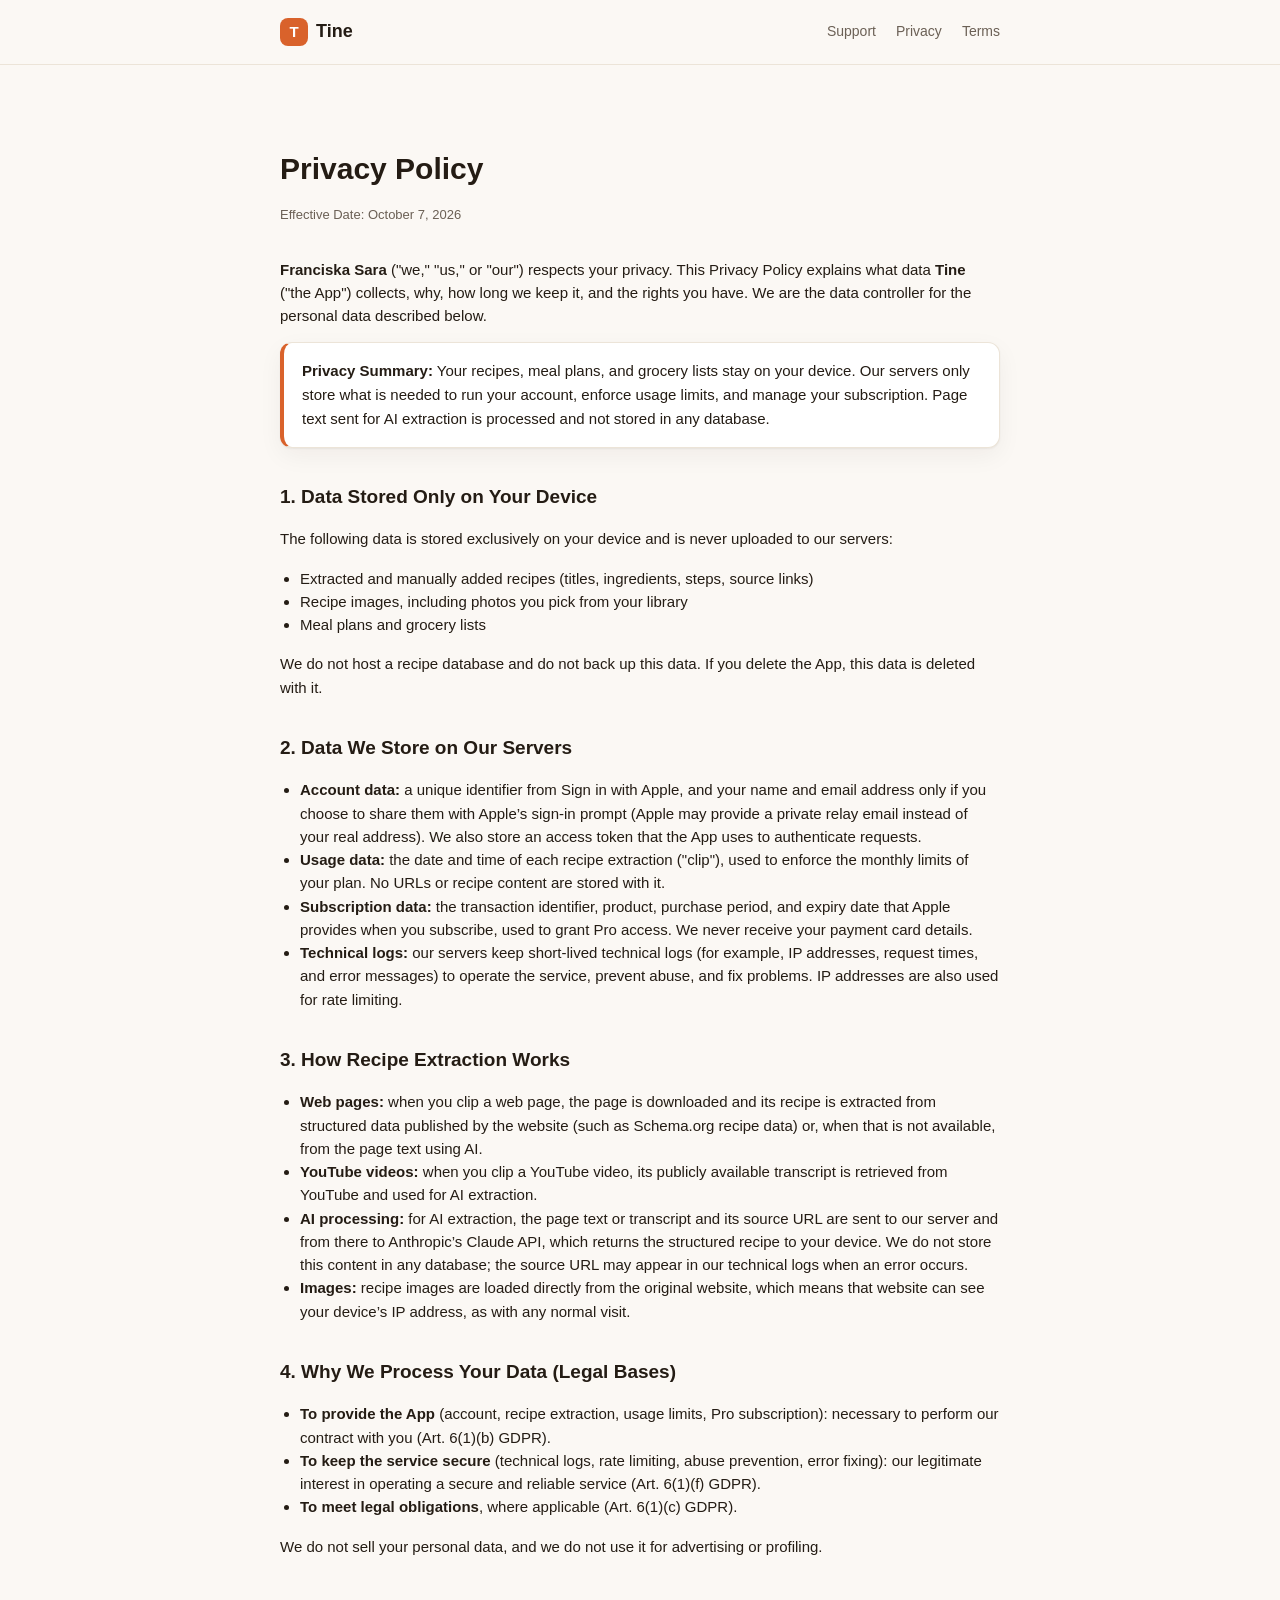
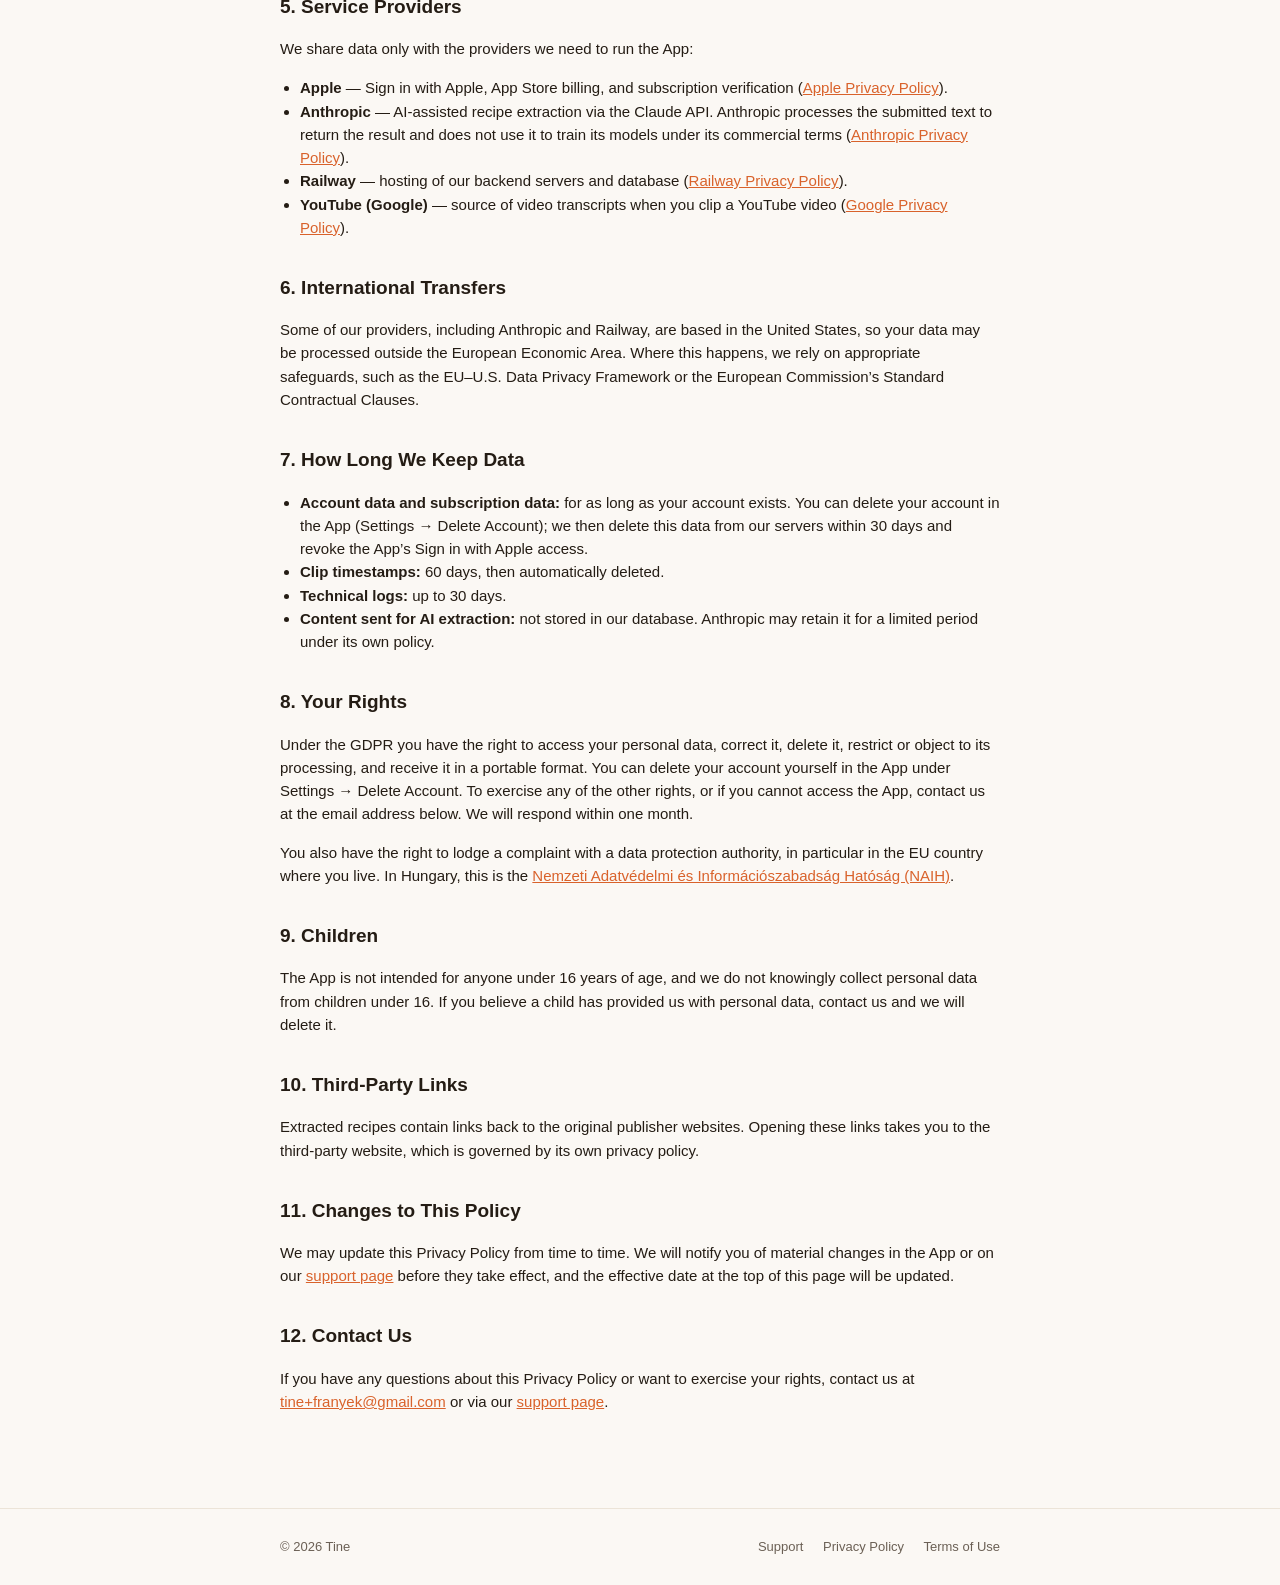
==== commit 878b63a3: "Describe in-app account deletion in Privacy Policy and Terms Co-Authored-By: Claude Opus 5.5 <norepl" ====
--- a/privacy.html
+++ b/privacy.html
@@ -4,7 +4,7 @@
   <meta charset="utf-8">
   <meta name="viewport" content="width=device-width, initial-scale=1">
   <title>Privacy Policy — Tine</title>
-  <meta name="description" content="Tine's privacy policy: what data we collect, why, and how to request deletion.">
+  <meta name="description" content="Tine's privacy policy: what data we collect, why, and how to delete your account.">
   <link rel="stylesheet" href="styles.css">
 </head>
 <body>
@@ -23,7 +23,7 @@
     <div class="wrap">
       <article class="doc">
         <h1>Privacy Policy</h1>
-        <p class="updated">Effective Date: September 30, 2026</p>
+        <p class="updated">Effective Date: October 7, 2026</p>
 
         <p><strong>Franciska Sara</strong> ("we," "us," or "our") respects your privacy. This Privacy Policy explains what data <strong>Tine</strong> ("the App") collects, why, how long we keep it, and the rights you have. We are the data controller for the personal data described below.</p>
 
@@ -78,14 +78,14 @@
 
         <h2>7. How Long We Keep Data</h2>
         <ul>
-          <li><strong>Account data and subscription data:</strong> for as long as your account exists. When you delete your account, we delete it within 30 days.</li>
+          <li><strong>Account data and subscription data:</strong> for as long as your account exists. You can delete your account in the App (Settings → Delete Account); we then delete this data from our servers within 30 days and revoke the App’s Sign in with Apple access.</li>
           <li><strong>Clip timestamps:</strong> 60 days, then automatically deleted.</li>
           <li><strong>Technical logs:</strong> up to 30 days.</li>
           <li><strong>Content sent for AI extraction:</strong> not stored in our database. Anthropic may retain it for a limited period under its own policy.</li>
         </ul>
 
         <h2>8. Your Rights</h2>
-        <p>Under the GDPR you have the right to access your personal data, correct it, delete it, restrict or object to its processing, and receive it in a portable format. To exercise any of these rights, including deleting your account, contact us at the email address below. We will respond within one month.</p>
+        <p>Under the GDPR you have the right to access your personal data, correct it, delete it, restrict or object to its processing, and receive it in a portable format. You can delete your account yourself in the App under Settings → Delete Account. To exercise any of the other rights, or if you cannot access the App, contact us at the email address below. We will respond within one month.</p>
         <p>You also have the right to lodge a complaint with a data protection authority, in particular in the EU country where you live. In Hungary, this is the <a href="https://naih.hu">Nemzeti Adatvédelmi és Információszabadság Hatóság (NAIH)</a>.</p>
 
         <h2>9. Children</h2>
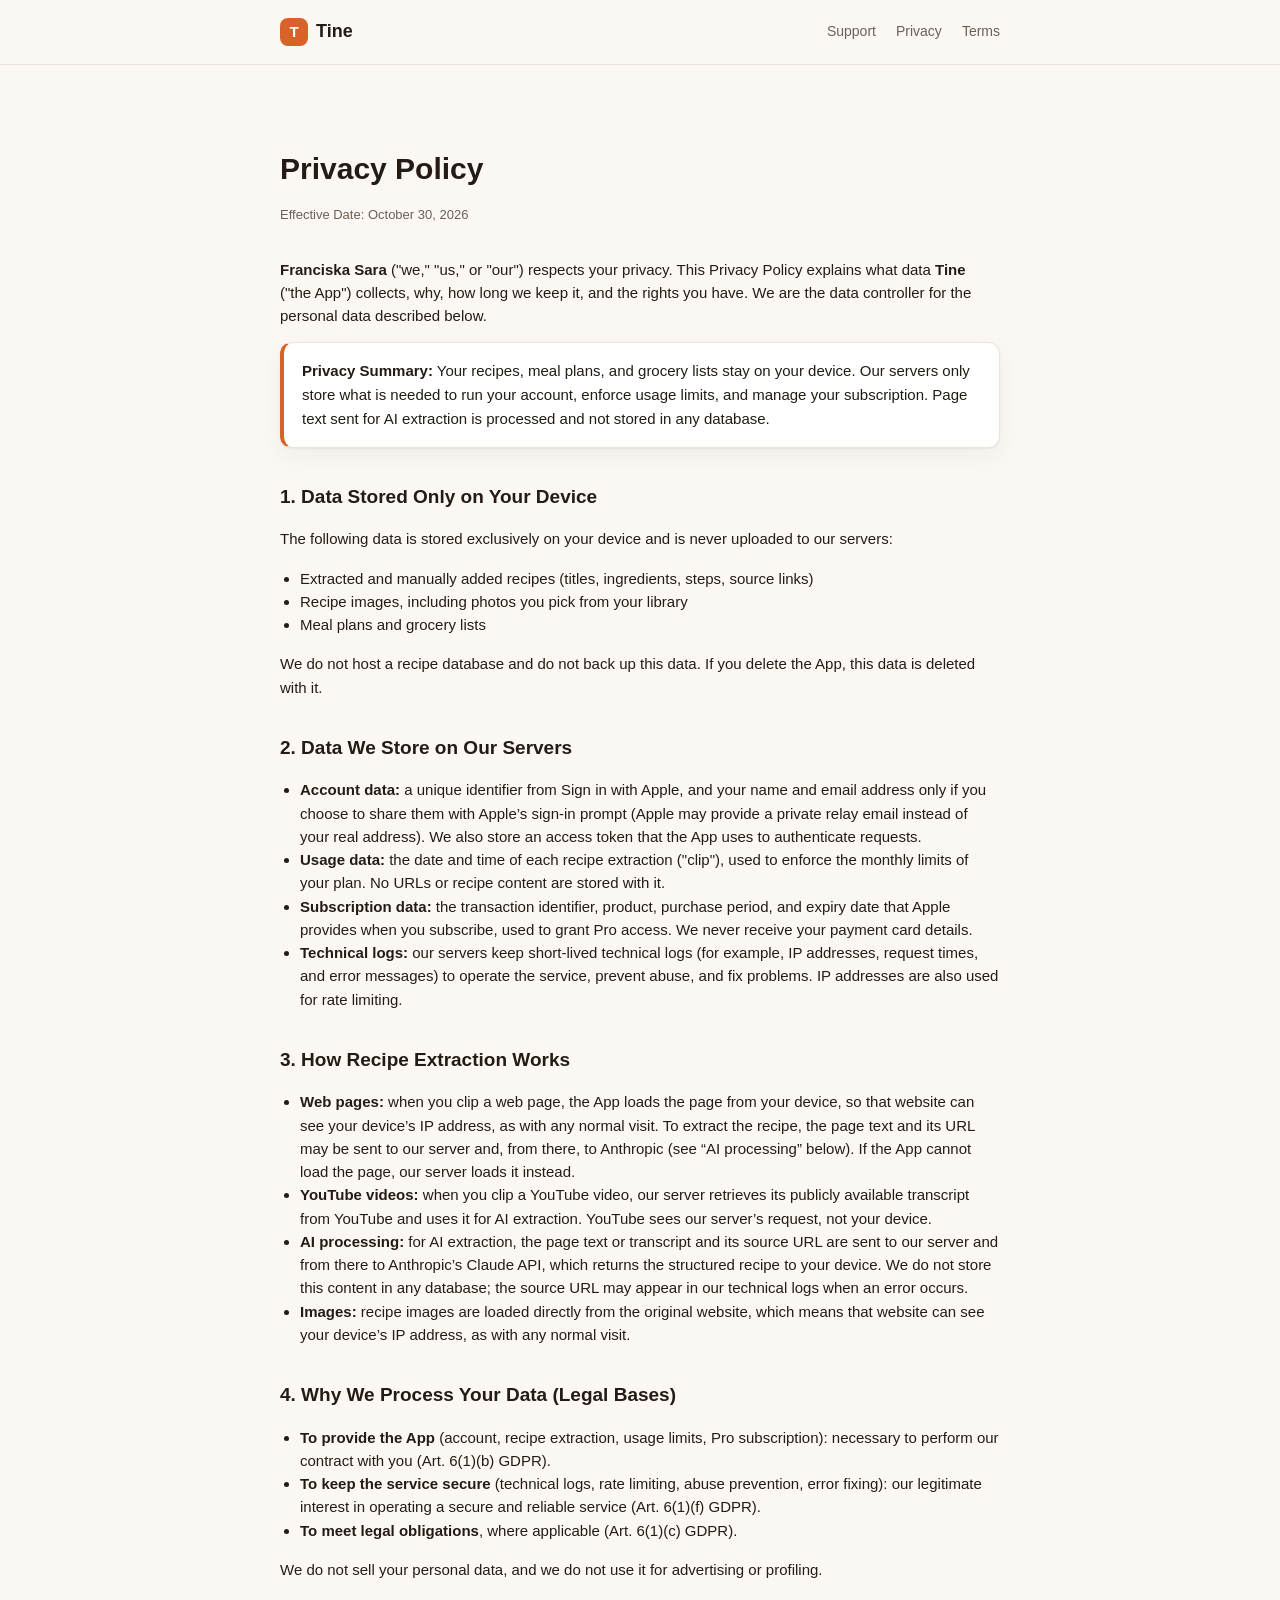
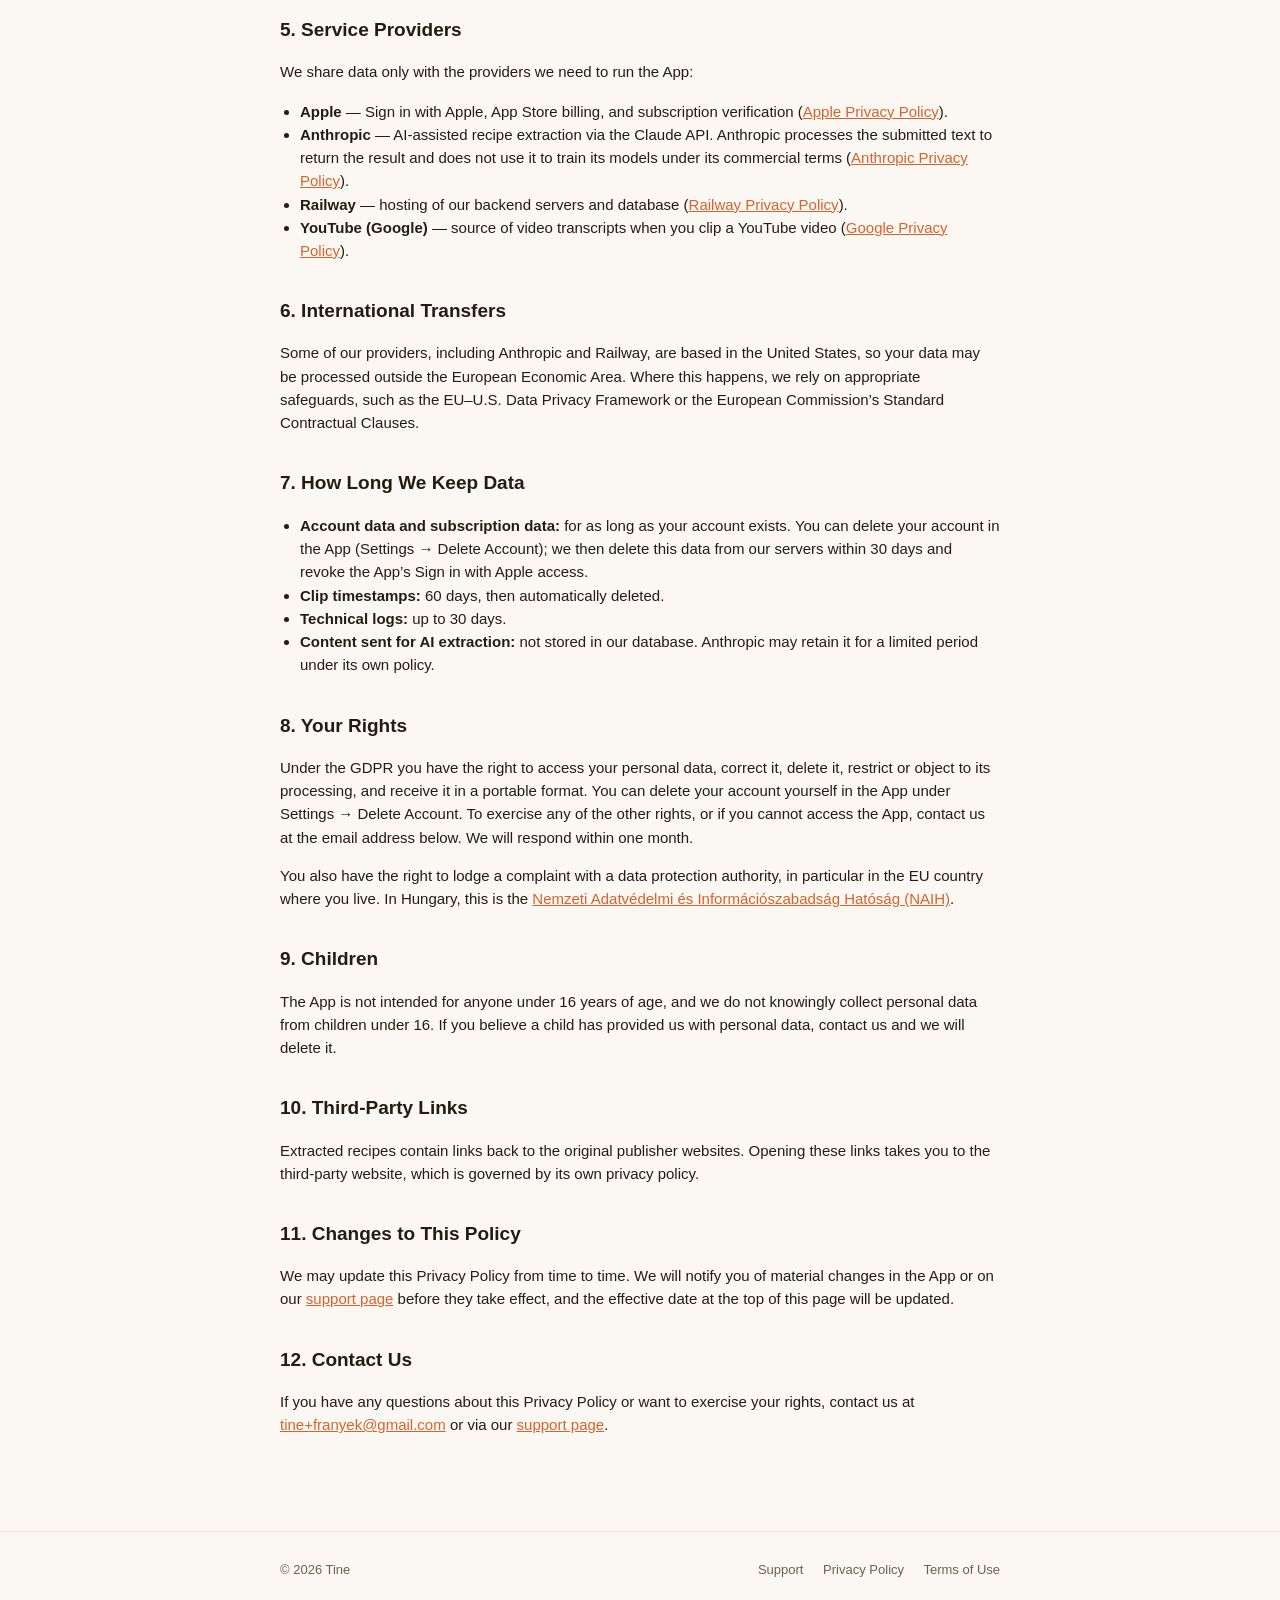
==== commit c020b8bb: "Privacy Policy: pages are loaded from the device, YouTube by our server Co-Authored-By: Claude Opus " ====
--- a/privacy.html
+++ b/privacy.html
@@ -23,7 +23,7 @@
     <div class="wrap">
       <article class="doc">
         <h1>Privacy Policy</h1>
-        <p class="updated">Effective Date: October 7, 2026</p>
+        <p class="updated">Effective Date: October 30, 2026</p>
 
         <p><strong>Franciska Sara</strong> ("we," "us," or "our") respects your privacy. This Privacy Policy explains what data <strong>Tine</strong> ("the App") collects, why, how long we keep it, and the rights you have. We are the data controller for the personal data described below.</p>
 
@@ -50,8 +50,8 @@
 
         <h2>3. How Recipe Extraction Works</h2>
         <ul>
-          <li><strong>Web pages:</strong> when you clip a web page, the page is downloaded and its recipe is extracted from structured data published by the website (such as Schema.org recipe data) or, when that is not available, from the page text using AI.</li>
-          <li><strong>YouTube videos:</strong> when you clip a YouTube video, its publicly available transcript is retrieved from YouTube and used for AI extraction.</li>
+          <li><strong>Web pages:</strong> when you clip a web page, the App loads the page from your device, so that website can see your device’s IP address, as with any normal visit. To extract the recipe, the page text and its URL may be sent to our server and, from there, to Anthropic (see “AI processing” below). If the App cannot load the page, our server loads it instead.</li>
+          <li><strong>YouTube videos:</strong> when you clip a YouTube video, our server retrieves its publicly available transcript from YouTube and uses it for AI extraction. YouTube sees our server’s request, not your device.</li>
           <li><strong>AI processing:</strong> for AI extraction, the page text or transcript and its source URL are sent to our server and from there to Anthropic’s Claude API, which returns the structured recipe to your device. We do not store this content in any database; the source URL may appear in our technical logs when an error occurs.</li>
           <li><strong>Images:</strong> recipe images are loaded directly from the original website, which means that website can see your device’s IP address, as with any normal visit.</li>
         </ul>
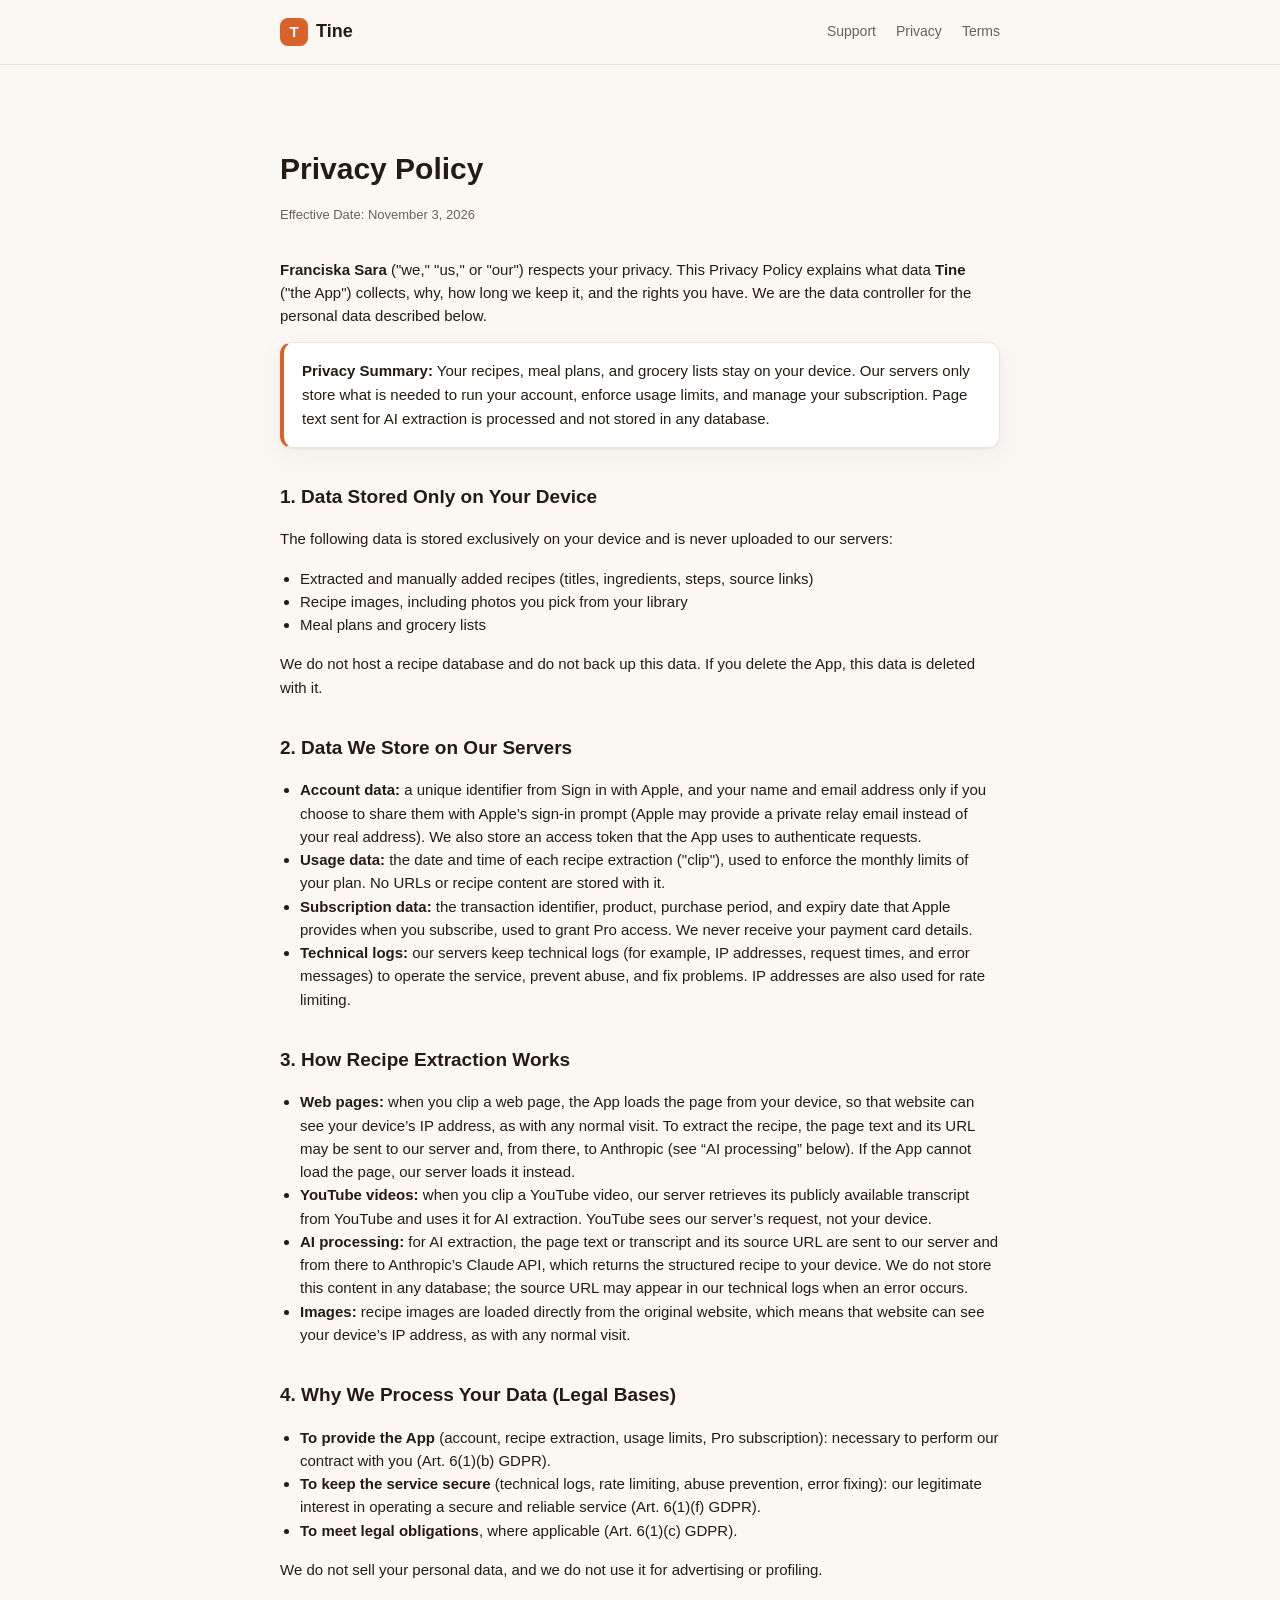
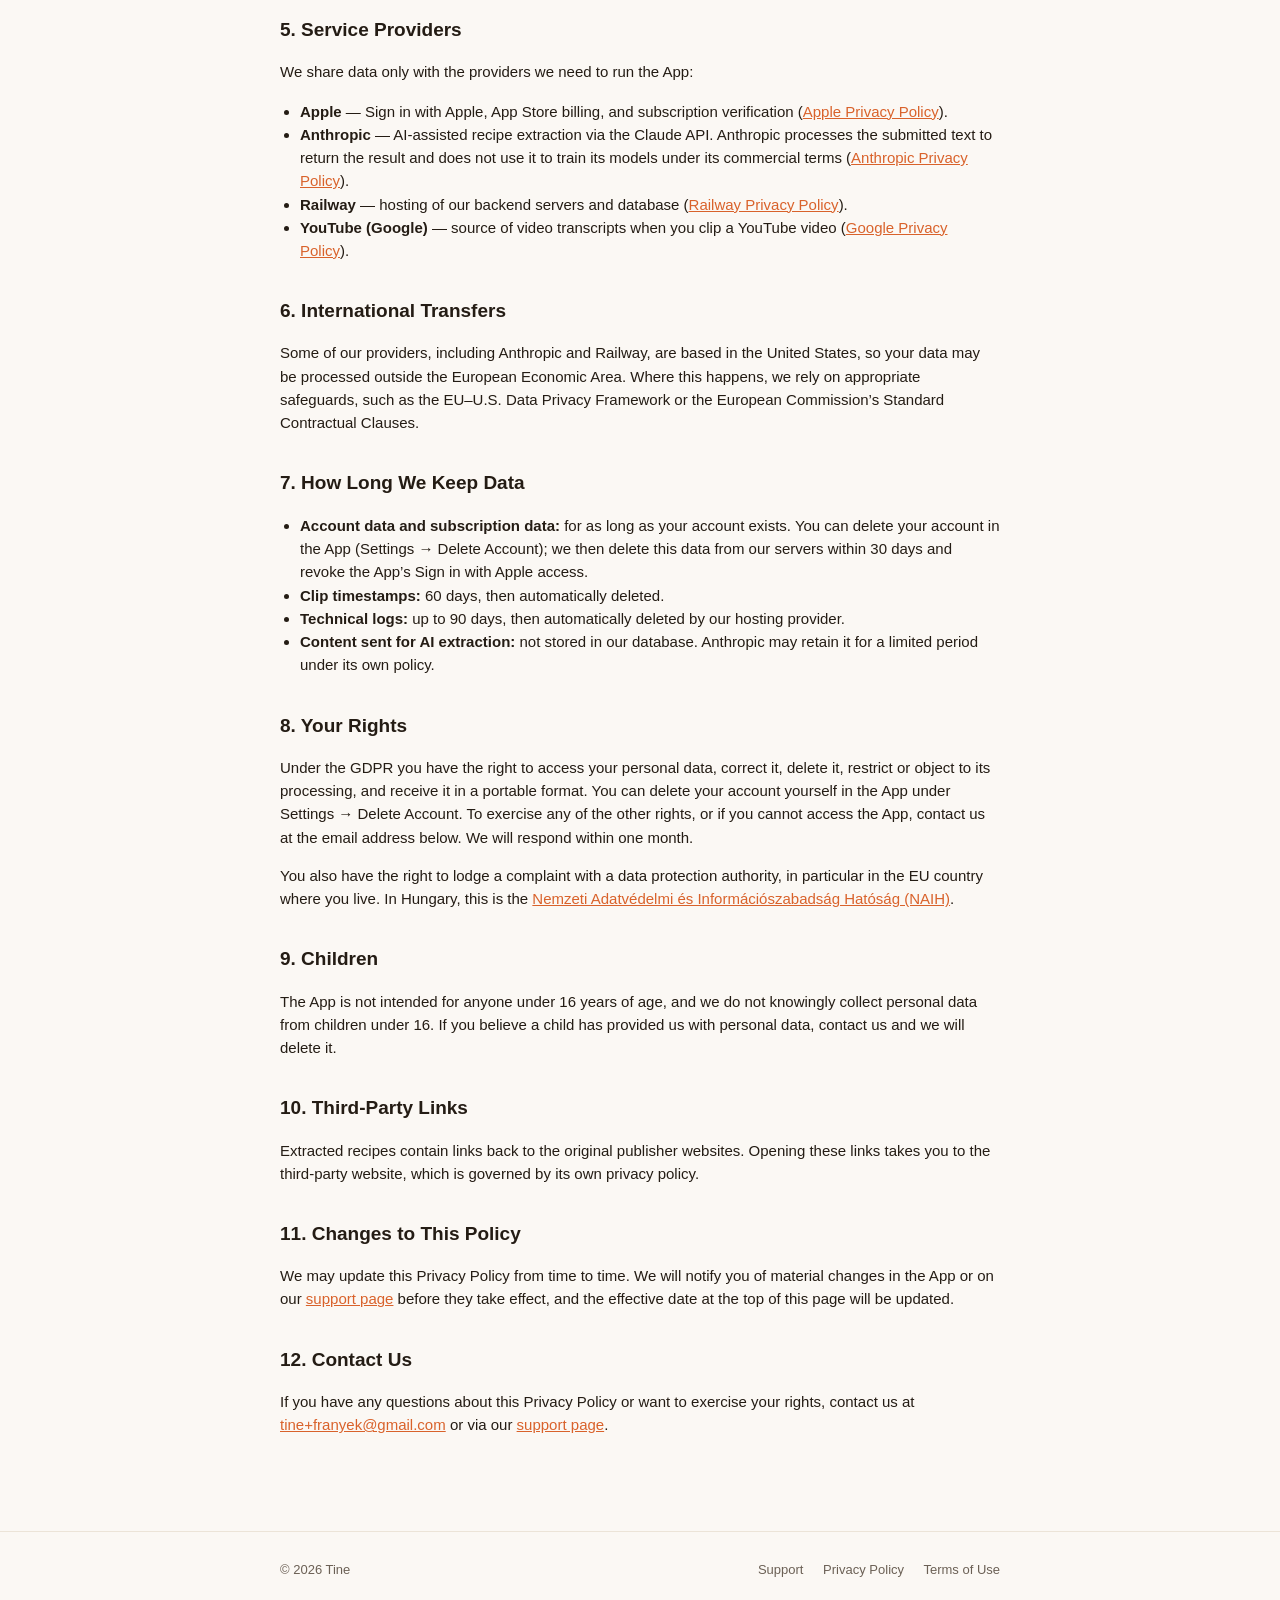
==== commit 5e958365: "Privacy Policy: technical logs are kept up to 90 days Co-Authored-By: Claude Opus 5.5 <noreply@anthr" ====
--- a/privacy.html
+++ b/privacy.html
@@ -23,7 +23,7 @@
     <div class="wrap">
       <article class="doc">
         <h1>Privacy Policy</h1>
-        <p class="updated">Effective Date: October 30, 2026</p>
+        <p class="updated">Effective Date: November 3, 2026</p>
 
         <p><strong>Franciska Sara</strong> ("we," "us," or "our") respects your privacy. This Privacy Policy explains what data <strong>Tine</strong> ("the App") collects, why, how long we keep it, and the rights you have. We are the data controller for the personal data described below.</p>
 
@@ -45,7 +45,7 @@
           <li><strong>Account data:</strong> a unique identifier from Sign in with Apple, and your name and email address only if you choose to share them with Apple’s sign-in prompt (Apple may provide a private relay email instead of your real address). We also store an access token that the App uses to authenticate requests.</li>
           <li><strong>Usage data:</strong> the date and time of each recipe extraction ("clip"), used to enforce the monthly limits of your plan. No URLs or recipe content are stored with it.</li>
           <li><strong>Subscription data:</strong> the transaction identifier, product, purchase period, and expiry date that Apple provides when you subscribe, used to grant Pro access. We never receive your payment card details.</li>
-          <li><strong>Technical logs:</strong> our servers keep short-lived technical logs (for example, IP addresses, request times, and error messages) to operate the service, prevent abuse, and fix problems. IP addresses are also used for rate limiting.</li>
+          <li><strong>Technical logs:</strong> our servers keep technical logs (for example, IP addresses, request times, and error messages) to operate the service, prevent abuse, and fix problems. IP addresses are also used for rate limiting.</li>
         </ul>
 
         <h2>3. How Recipe Extraction Works</h2>
@@ -80,7 +80,7 @@
         <ul>
           <li><strong>Account data and subscription data:</strong> for as long as your account exists. You can delete your account in the App (Settings → Delete Account); we then delete this data from our servers within 30 days and revoke the App’s Sign in with Apple access.</li>
           <li><strong>Clip timestamps:</strong> 60 days, then automatically deleted.</li>
-          <li><strong>Technical logs:</strong> up to 30 days.</li>
+          <li><strong>Technical logs:</strong> up to 90 days, then automatically deleted by our hosting provider.</li>
           <li><strong>Content sent for AI extraction:</strong> not stored in our database. Anthropic may retain it for a limited period under its own policy.</li>
         </ul>
 
